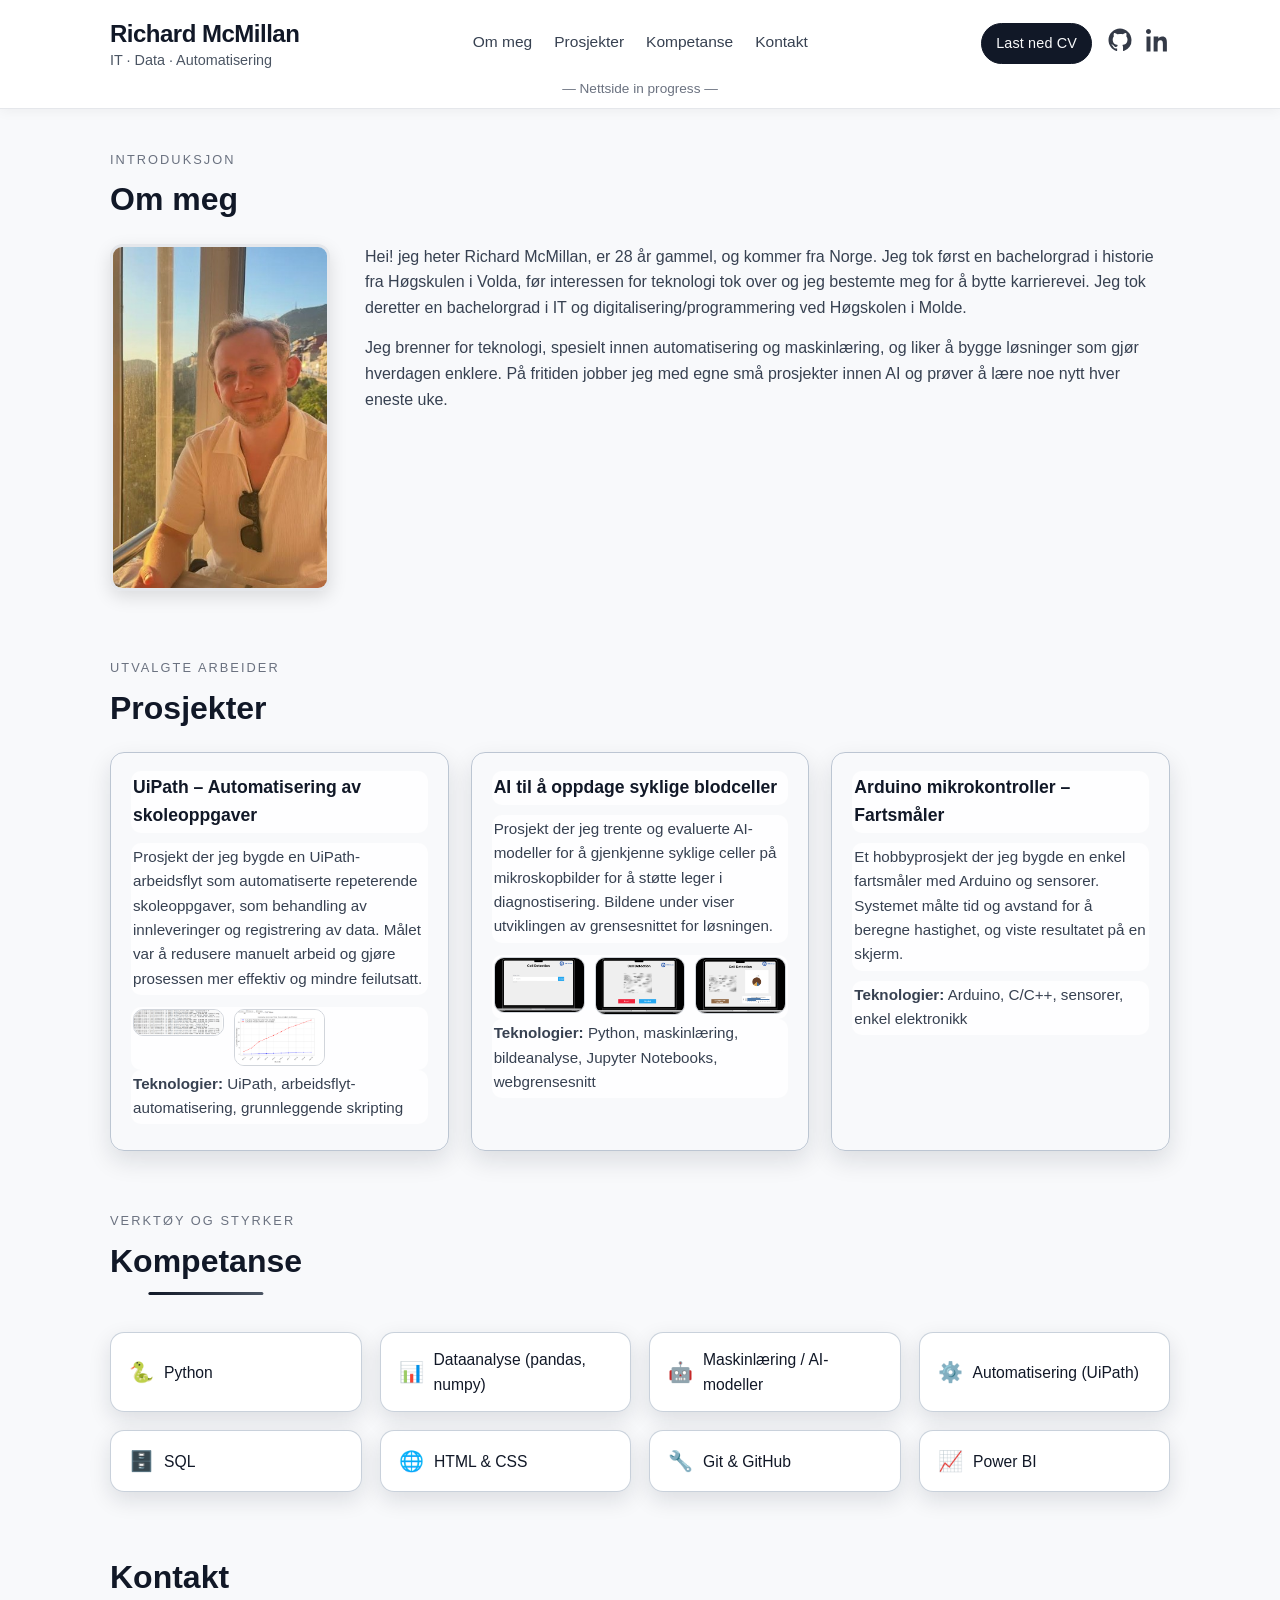
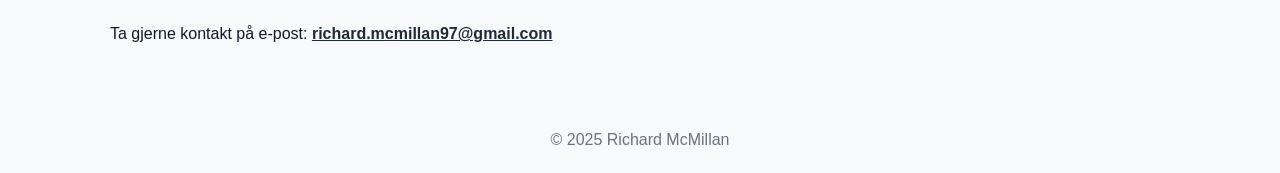
==== index.html @ e292574a "dd" ====
<!DOCTYPE html>
<html lang="no">

<head>
  <meta charset="UTF-8">
  <meta name="viewport" content="width=device-width, initial-scale=1.0">
  <title>Richard McMillan – Portefølje</title>
  <link rel="stylesheet" href="style.css">
</head>

<body>

  <!-- ========================================================== -->
  <!-- HEADER / TOPPSEKSJON -->
  <!-- ========================================================== -->

  <header class="main-header">
    <div class="header-inner">

      <!-- BRAND -->
      <div class="brand">
        <h1 class="site-title">Richard McMillan</h1>
        <p class="site-subtitle">IT · Data · Automatisering</p>
      </div>

      <!-- NAVIGASJON -->
      <nav class="main-nav">
        <a href="#about">Om meg</a>
        <a href="#projects">Prosjekter</a>
        <a href="#skills">Kompetanse</a>
        <a href="#contact">Kontakt</a>
      </nav>

      <!-- HØYRESIDE: CV-knapp + sosiale ikoner -->
      <div class="header-right">
        <a href="Richard-McMillan-CV.pdf" class="cv-button" download>
          Last ned CV
        </a>

        <div class="social-icons">
          <a href="https://github.com/Richardmcm" target="_blank" class="icon github" aria-label="GitHub">
            <svg viewBox="0 0 24 24" fill="currentColor">
              <path d="M12 .5C5.73.5.5 5.73.5 12c0 5.1 3.29 9.43 7.86 10.96.58.11.79-.25.79-.56
              0-.28-.01-1.02-.02-2-3.2.7-3.88-1.54-3.88-1.54-.53-1.35-1.3-1.71-1.3-1.71-1.06-.73.08-.72.08-.72
              1.17.08 1.79 1.2 1.79 1.2 1.04 1.78 2.72 1.27 3.38.97.11-.76.41-1.27.74-1.56-2.55-.29-5.23-1.28-5.23-5.7
              0-1.26.45-2.29 1.2-3.1-.12-.3-.52-1.51.11-3.14 0 0 .97-.31 3.18 1.18a11.1 11.1 0 0 1 2.9-.39c.99.01
              1.99.13 2.9.39 2.2-1.49 3.17-1.18 3.17-1.18.64 1.63.24 2.84.12 3.14.75.81 1.2 1.84 1.2 3.1
              0 4.43-2.68 5.41-5.24 5.69.42.36.8 1.09.8 2.2 0 1.59-.01 2.87-.01 3.26 0 .31.21.68.8.56A10.99
              10.99 0 0 0 23.5 12C23.5 5.73 18.27.5 12 .5Z" />
            </svg>
          </a>

          <a href="https://www.linkedin.com/in/richard-mcmillan-a668a9329/" target="_blank" class="icon linkedin" aria-label="LinkedIn">
            <svg viewBox="0 0 24 24" fill="currentColor">
              <path d="M4.98 3.5C4.98 4.88 3.87 6 2.5 6S0 4.88 0 3.5 1.12 1 2.5 1s2.48 1.12 2.48 2.5zM.5 8.5h4V23.5h-4V8.5zm7.98
              0h3.83v2.03h.05c.53-1 1.83-2.05 3.76-2.05 4.02 0 4.76 2.64 4.76 6.08V23.5h-4v-7.34c0-1.75-.03-4-2.44-4-2.44
              0-2.81 1.9-2.81 3.87V23.5h-4V8.5z" />
            </svg>
          </a>
        </div>
      </div>

    </div>

    <p class="site-progress">— Nettside in progress —</p>
  </header>

  <!-- ========================================================== -->
  <!-- HOVEDINNHOLD -->
  <!-- ========================================================== -->

  <main>

    <!-- ============================ -->
    <!-- OM MEG -->
    <!-- ============================ -->

    <section id="about" class="section-first">
      <div class="section-label">Introduksjon</div>
      <h2>Om meg</h2>

      <div class="about-container">

        <picture>
          <img src="test.jpg" alt="Bilde av meg">
        </picture>

        <div class="about-text">
          <p>
            Hei! jeg heter Richard McMillan, er 28 år gammel, og kommer fra Norge.
            Jeg tok først en bachelorgrad i historie fra Høgskulen i Volda,
            før interessen for teknologi tok over og jeg bestemte meg for å bytte karrierevei.
            Jeg tok deretter en bachelorgrad i IT og digitalisering/programmering ved Høgskolen i Molde.
          </p>

          <p>
            Jeg brenner for teknologi, spesielt innen automatisering og maskinlæring, og liker å bygge
            løsninger som gjør hverdagen enklere. På fritiden jobber jeg med egne små prosjekter innen AI
            og prøver å lære noe nytt hver eneste uke.
          </p>
        </div>

      </div>
    </section>

    <!-- ============================ -->
    <!-- PROSJEKTER -->
    <!-- ============================ -->

    <section class="projects" id="projects">
      <div class="section-label">Utvalgte arbeider</div>
      <h2>Prosjekter</h2>

      <div class="project-grid">

        <!-- UIPATH -->
        <article class="project-card reveal-on-scroll">
          <h3>UiPath – Automatisering av skoleoppgaver</h3>
          <p>
            Prosjekt der jeg bygde en UiPath-arbeidsflyt som automatiserte repeterende skoleoppgaver,
            som behandling av innleveringer og registrering av data. Målet var å redusere manuelt arbeid
            og gjøre prosessen mer effektiv og mindre feilutsatt.
          </p>

          <div class="project-gallery">
            <img
              src="logg-uipath.png"
              alt="UiPath loggvisning"
              data-caption="Loggvisning som viser at den automatiserte arbeidsflyten har kjørt ferdig.">
            <img
              src="tid-spart-uipath.png"
              alt="UiPath tidsbesparelse"
              data-caption="Oversikt over hvor mye tid som ble spart etter automatisering.">
          </div>

          <p class="project-tech">
            <strong>Teknologier:</strong> UiPath, arbeidsflyt-automatisering, grunnleggende skripting
          </p>
        </article>

        <!-- SICKLE CELL AI -->
        <article class="project-card reveal-on-scroll">
          <h3>AI til å oppdage syklige blodceller</h3>
          <p>
            Prosjekt der jeg trente og evaluerte AI-modeller for å gjenkjenne syklige celler på mikroskopbilder
            for å støtte leger i diagnostisering. Bildene under viser utviklingen av grensesnittet for løsningen.
          </p>

          <div class="project-gallery">
            <img src="sc1.png"
                 alt="Første versjon av AI-grensesnittet"
                 data-caption="Startside der ansatte kan laste opp ett eller flere blodcellebilder for analyse.">
            <img src="sc2.png"
                 alt="Videreutviklet UI for analyseresultater"
                 data-caption="Etter opplasting kan de starte kategorisering eller nullstille valgte bilder.">
            <img src="sc3.png"
                 alt="Endelig versjon av kategoriseringsresultat"
                 data-caption="Resultatside som viser hvor syklige cellene er (kategori 1–3) som støtte i videre behandling.">
          </div>

          <p class="project-tech">
            <strong>Teknologier:</strong> Python, maskinlæring, bildeanalyse, Jupyter Notebooks, webgrensesnitt
          </p>
        </article>

        <!-- ARDUINO -->
        <article class="project-card reveal-on-scroll">
          <h3>Arduino mikrokontroller – Fartsmåler</h3>
          <p>
            Et hobbyprosjekt der jeg bygde en enkel fartsmåler med Arduino og sensorer. Systemet målte tid og
            avstand for å beregne hastighet, og viste resultatet på en skjerm.
          </p>
          <p class="project-tech">
            <strong>Teknologier:</strong> Arduino, C/C++, sensorer, enkel elektronikk
          </p>
        </article>

      </div>
    </section>

    <!-- ============================ -->
    <!-- SKILLS / KOMPETANSE -->
    <!-- ============================ -->

    <section id="skills">
      <div class="section-label">Verktøy og styrker</div>
      <h2>Kompetanse</h2>
      <div class="skills-grid">

        <div class="skill-item reveal-on-scroll">
          <span class="skill-icon">🐍</span>
          <span class="skill-label">Python</span>
        </div>

        <div class="skill-item reveal-on-scroll">
          <span class="skill-icon">📊</span>
          <span class="skill-label">Dataanalyse (pandas, numpy)</span>
        </div>

        <div class="skill-item reveal-on-scroll">
          <span class="skill-icon">🤖</span>
          <span class="skill-label">Maskinlæring / AI-modeller</span>
        </div>

        <div class="skill-item reveal-on-scroll">
          <span class="skill-icon">⚙️</span>
          <span class="skill-label">Automatisering (UiPath)</span>
        </div>

        <div class="skill-item reveal-on-scroll">
          <span class="skill-icon">🗄️</span>
          <span class="skill-label">SQL</span>
        </div>

        <div class="skill-item reveal-on-scroll">
          <span class="skill-icon">🌐</span>
          <span class="skill-label">HTML & CSS</span>
        </div>

        <div class="skill-item reveal-on-scroll">
          <span class="skill-icon">🔧</span>
          <span class="skill-label">Git & GitHub</span>
        </div>

        <div class="skill-item reveal-on-scroll">
          <span class="skill-icon">📈</span>
          <span class="skill-label">Power BI</span>
        </div>

      </div>
    </section>

    <!-- ============================ -->
    <!-- KONTAKT -->
    <!-- ============================ -->

    <section class="contact" id="contact">
      
      <h2>Kontakt</h2>
      <p>
        Ta gjerne kontakt på e-post:
        <a href="mailto:richard.mcmillan97@gmail.com">richard.mcmillan97@gmail.com</a>
      </p>
    </section>

  </main>

  <!-- ========================================================== -->
  <!-- FOOTER -->
  <!-- ========================================================== -->

  <footer>
    <p>&copy; 2025 Richard McMillan</p>
  </footer>

  <!-- LIGHTBOX OVERLAY -->
  <div id="lightbox" class="lightbox">
    <div class="lightbox-content">
      <button class="lightbox-close" aria-label="Lukk bilde">&times;</button>

      <!-- Venstre pil -->
      <button class="lightbox-arrow lightbox-prev" aria-label="Forrige bilde">&#10094;</button>

      <!-- Selve bildet -->
      <img id="lightbox-image" src="" alt="">

      <!-- Høyre pil -->
      <button class="lightbox-arrow lightbox-next" aria-label="Neste bilde">&#10095;</button>

      <!-- Caption + counter -->
      <div class="lightbox-meta">
        <p id="lightbox-caption"></p>
        <p id="lightbox-counter"></p>
      </div>
    </div>
  </div>

  <!-- Scroll reveal + Lightbox script -->
  <script>
    // Scroll reveal
    const observer = new IntersectionObserver(
      (entries) => {
        entries.forEach((entry) => {
          if (entry.isIntersecting) {
            entry.target.classList.add("reveal-visible");
            observer.unobserve(entry.target);
          }
        });
      },
      { threshold: 0.15 }
    );

    document.querySelectorAll(".reveal-on-scroll").forEach((el) => {
      observer.observe(el);
    });

    // Lightbox + galleri
    const lightbox = document.getElementById("lightbox");
    const lightboxImage = document.getElementById("lightbox-image");
    const lightboxClose = document.querySelector(".lightbox-close");
    const prevButton = document.querySelector(".lightbox-prev");
    const nextButton = document.querySelector(".lightbox-next");
    const captionEl = document.getElementById("lightbox-caption");
    const counterEl = document.getElementById("lightbox-counter");

    let currentGallery = [];
    let currentIndex = 0;

    function showImage(index) {
      if (!currentGallery.length) return;
      const total = currentGallery.length;
      currentIndex = (index + total) % total;
      const img = currentGallery[currentIndex];
      lightboxImage.src = img.src;
      lightboxImage.alt = img.alt || "";
      captionEl.textContent = img.dataset.caption || "";
      counterEl.textContent = `${currentIndex + 1} / ${total}`;
    }

    function openLightbox(index, galleryImages) {
      currentGallery = galleryImages;
      showImage(index);
      lightbox.classList.add("open");
    }

    function closeLightbox() {
      lightbox.classList.remove("open");
      lightboxImage.src = "";
      captionEl.textContent = "";
      counterEl.textContent = "";
    }

    // Koble thumbnails til lightbox, per galleri
    document.querySelectorAll(".project-gallery").forEach((gallery) => {
      const images = Array.from(gallery.querySelectorAll("img"));
      images.forEach((img, index) => {
        img.addEventListener("click", () => {
          openLightbox(index, images);
        });
      });
    });

    // Pil-knapper
    prevButton.addEventListener("click", (event) => {
      event.stopPropagation();
      showImage(currentIndex - 1);
    });

    nextButton.addEventListener("click", (event) => {
      event.stopPropagation();
      showImage(currentIndex + 1);
    });

    // Lukkeknapp
    lightboxClose.addEventListener("click", (event) => {
      event.stopPropagation();
      closeLightbox();
    });

    // Klikk på mørk bakgrunn -> lukk
    lightbox.addEventListener("click", (event) => {
      if (event.target === lightbox) {
        closeLightbox();
      }
    });

    // Tastaturkontroller
    document.addEventListener("keydown", (event) => {
      if (!lightbox.classList.contains("open")) return;

      if (event.key === "Escape") {
        closeLightbox();
      } else if (event.key === "ArrowRight") {
        showImage(currentIndex + 1);
      } else if (event.key === "ArrowLeft") {
        showImage(currentIndex - 1);
      }
    });
  </script>

</body>
</html>
---- style.css ----
/* ================================================================== */
/*  GLOBALT + RESET                                                   */
/* ================================================================== */

* {
  margin: 0;
  padding: 0;
  box-sizing: border-box;
  font-family: "Inter", Arial, sans-serif;
}

html {
  scroll-behavior: smooth;
}

body {
  background: #f8f9fb;
  color: #111827;
  line-height: 1.6;
  padding-top: 110px;
}

/* ================================================================== */
/*  HEADER / NAVIGATION                                               */
/* ================================================================== */

.main-header {
  background: #ffffff;
  border-bottom: 1px solid #e5e7eb;
  padding: 15px 0 8px;
  position: fixed;
  top: 0;
  width: 100%;
  z-index: 50;
  box-shadow: 0 2px 12px rgba(0,0,0,0.05);
}

.header-inner {
  max-width: 1100px;
  margin: 0 auto;
  padding: 0 20px;

  display: flex;
  align-items: center;
  justify-content: space-between;
  gap: 24px;
}

.brand .site-title {
  font-size: 1.5rem;
  font-weight: 700;
  color: #111827;
  letter-spacing: -0.5px;
}

.site-subtitle {
  margin-top: -4px;
  font-size: 0.9rem;
  color: #4b5563;
}

.main-nav {
  display: flex;
  gap: 22px;
}

.main-nav a {
  text-decoration: none;
  font-size: 0.97rem;
  color: #374151;
  font-weight: 500;
  position: relative;
  padding-bottom: 3px;
  transition: color 0.2s ease;
}

.main-nav a::after {
  content: "";
  position: absolute;
  left: 0;
  bottom: 0px;
  width: 0%;
  height: 2px;
  background: #111827;
  transition: width 0.25s ease;
}

.main-nav a:hover {
  color: #111827;
}

.main-nav a:hover::after {
  width: 100%;
}

.header-right {
  display: flex;
  align-items: center;
  gap: 16px;
}

/* CV-knapp i header */
.cv-button {
  padding: 8px 14px;
  border-radius: 999px;
  border: 1px solid #111827;
  background: #111827;
  color: #f9fafb;
  font-size: 0.9rem;
  font-weight: 500;
  text-decoration: none;
  letter-spacing: 0.01em;
  transition:
    background 0.2s ease,
    color 0.2s ease,
    box-shadow 0.2s ease,
    transform 0.2s ease;
}

.cv-button:hover {
  background: #f9fafb;
  color: #111827;
  box-shadow: 0 6px 16px rgba(15, 23, 42, 0.22);
  transform: translateY(-1px);
}

.cv-button:active {
  transform: translateY(0);
  box-shadow: 0 3px 8px rgba(15, 23, 42, 0.18);
}

/* Sosiale ikoner */
.social-icons {
  display: flex;
  align-items: center;
  gap: 14px;
}

.social-icons .icon svg {
  width: 24px;
  height: 24px;
  color: #111827;
  opacity: 0.85;
  transition: opacity 0.2s ease, transform 0.2s ease;
}

.social-icons .icon:hover svg {
  opacity: 1;
  transform: scale(1.1);
}

.site-progress {
  text-align: center;
  margin-top: 6px;
  font-size: 0.85rem;
  color: #6b7280;
}

/* ================================================================== */
/*  SEKSJONER                                                         */
/* ================================================================== */

section {
  max-width: 1100px;
  margin: 60px auto;
  padding: 0 20px;
}

.section-first {
  margin-top: 40px;
}

h2 {
  font-size: 2rem;
  font-weight: 600;
  margin-bottom: 18px;
  color: #111827;
}

/* Liten label over seksjonstitler */
.section-label {
  font-size: 0.8rem;
  text-transform: uppercase;
  letter-spacing: 0.16em;
  color: #6b7280;
  margin-bottom: 4px;
}

/* ================================================================== */
/*  OM MEG                                                            */
/* ================================================================== */

.about-container {
  display: flex;
  gap: 35px;
  align-items: flex-start;
}

.about-container img {
  width: 220px;
  height: auto;
  border-radius: 12px;
  border: 3px solid #e5e7eb;
  box-shadow: 0 6px 18px rgba(0,0,0,0.12);
}

.about-text p {
  margin-bottom: 15px;
  font-size: 1rem;
  color: #374151;
}

/* ================================================================== */
/*  PROSJEKTER – BLÅ GLOSSY HOVER                                    */
/* ================================================================== */

.projects h2 {
  margin-bottom: 18px;
}

.project-grid {
  display: grid;
  grid-template-columns: repeat(auto-fit, minmax(260px, 1fr));
  gap: 22px;
}

.project-card {
  position: relative;
  border-radius: 14px;
  padding: 18px 20px 16px;
  border: 1px solid rgba(148, 163, 184, 0.6);
  box-shadow: 0 10px 24px rgba(15, 23, 42, 0.12);
  background: transparent;
  overflow: hidden;
  transition:
    transform 0.22s ease,
    box-shadow 0.22s ease,
    border-color 0.22s ease;
}

.project-card::before {
  content: "";
  position: absolute;
  inset: 0;
  border-radius: inherit;
  background: linear-gradient(
    135deg,
    rgba(30, 58, 138, 0.25),
    rgba(59, 130, 246, 0.18),
    rgba(17, 24, 39, 0.40)
  );
  opacity: 0;
  z-index: 0;
  transition: opacity 0.25s ease;
}

.project-card > * {
  position: relative;
  z-index: 1;
  background: rgba(255, 255, 255, 0.9);
  border-radius: 10px;
  padding: 2px 2px 4px;
}

.project-card:hover {
  transform: translateY(-6px);
  box-shadow: 0 16px 36px rgba(30, 64, 175, 0.25);
  border-color: transparent;
}

.project-card:hover::before {
  opacity: 1;
}

.project-card h3 {
  margin-bottom: 10px;
  font-size: 1.1rem;
  color: #111827;
}

.project-card p {
  font-size: 0.95rem;
  color: #374151;
  margin-bottom: 10px;
}

.project-tech {
  font-size: 0.88rem;
  color: #4b5563;
}

/* ================================================================== */
/*  PROSJEKT – BILDEGALLERI (THUMBNAILS)                             */
/* ================================================================== */

.project-gallery {
  display: grid;
  grid-template-columns: repeat(3, 1fr);
  gap: 10px;
  margin-top: 12px;
}

.project-gallery img {
  width: 100%;
  max-height: 130px;
  object-fit: cover;
  border-radius: 10px;
  border: 1px solid #d1d5db;
  transition: transform 0.25s ease, box-shadow 0.25s ease;
  cursor: zoom-in;
}

.project-gallery img:hover {
  transform: scale(1.04);
  box-shadow: 0 8px 18px rgba(30, 64, 175, 0.25);
}

/* ================================================================== */
/*  SKILLS – GLASSY CARDS                                            */
/* ================================================================== */

#skills h2 {
  position: relative;
  display: inline-block;
  margin-bottom: 15px;
}

#skills h2::after {
  content: "";
  position: absolute;
  left: 50%;
  bottom: -8px;
  transform: translateX(-50%);
  width: 60%;
  height: 3px;
  background: linear-gradient(90deg, #111827, #4b5563);
  border-radius: 2px;
}

.skills-grid {
  margin-top: 30px;
  display: grid;
  grid-template-columns: repeat(auto-fit, minmax(210px, 1fr));
  gap: 18px;
}

.skill-item {
  background: rgba(255, 255, 255, 0.9);
  border: 1px solid rgba(148, 163, 184, 0.5);
  box-shadow: 0 8px 22px rgba(15, 23, 42, 0.12);
  border-radius: 14px;
  padding: 14px 18px;
  display: flex;
  align-items: center;
  gap: 10px;
  font-size: 0.98rem;
  font-weight: 500;
  color: #111827;
  backdrop-filter: blur(10px);
  -webkit-backdrop-filter: blur(10px);
  transition:
    transform 0.25s ease,
    box-shadow 0.25s ease,
    background 0.25s ease,
    border-color 0.25s ease;
}

.skill-icon {
  font-size: 1.25rem;
}

.skill-item:hover {
  transform: translateY(-6px);
  box-shadow: 0 14px 28px rgba(15, 23, 42, 0.18);
  border-color: #4b5563;
}

/* ================================================================== */
/*  KONTAKT                                                          */
/* ================================================================== */

.contact p {
  font-size: 1rem;
}

.contact a {
  color: #1f2937;
  font-weight: 600;
  text-decoration: underline;
}

/* ================================================================== */
/*  FOOTER                                                            */
/* ================================================================== */

footer {
  text-align: center;
  margin-top: 60px;
  padding: 20px 0;
  color: #6b7280;
}

/* ================================================================== */
/*  LIGHTBOX FOR PROSJEKTBILDER                                      */
/* ================================================================== */

.lightbox {
  position: fixed;
  inset: 0;
  background: rgba(15, 23, 42, 0.85);
  display: none;
  align-items: center;
  justify-content: center;
  z-index: 100;
}

.lightbox.open {
  display: flex;
}

.lightbox-content {
  position: relative;
  max-width: 900px;
  width: min(900px, 95vw);
  max-height: 90vh;

  display: flex;
  flex-direction: column;
  align-items: center;
}

/* Selve bildet i lightbox */
.lightbox-content img {
  max-width: 100%;
  max-height: 65vh;
  border-radius: 12px;
  box-shadow: 0 20px 45px rgba(0, 0, 0, 0.55);
  display: block;
}

/* Lukkeknapp (X) */
.lightbox-close {
  position: absolute;
  top: -36px;
  right: -4px;
  border: none;
  background: transparent;
  color: #e5e7eb;
  font-size: 2rem;
  cursor: pointer;
}

/* Piler */
.lightbox-arrow {
  position: absolute;
  top: 50%;
  transform: translateY(-50%);
  border: none;
  background: rgba(15, 23, 42, 0.7);
  color: #e5e7eb;
  font-size: 2.1rem;
  padding: 6px 12px;
  border-radius: 999px;
  cursor: pointer;
  display: flex;
  align-items: center;
  justify-content: center;
}

.lightbox-prev {
  left: -40px;
}

.lightbox-next {
  right: -40px;
}

.lightbox-arrow:hover {
  background: rgba(37, 99, 235, 0.9);
}

/* Caption + counter-boks under bildet */
.lightbox-meta {
  margin-top: 12px;
  width: 100%;
  display: flex;
  justify-content: space-between;
  align-items: flex-start;
  gap: 10px;

  padding: 8px 12px;
  background: rgba(15, 23, 42, 0.95);
  border-radius: 10px;

  color: #f9fafb;
  font-size: 0.9rem;
  box-shadow: 0 8px 20px rgba(0, 0, 0, 0.5);
}

#lightbox-caption {
  flex: 1;
}

#lightbox-counter {
  white-space: nowrap;
  opacity: 0.85;
}

/* ================================================================== */
/*  SCROLL FADE-IN ANIMASJON                                         */
/* ================================================================== */

.reveal-on-scroll {
  opacity: 0;
  transform: translateY(14px);
  transition: opacity 0.45s ease, transform 0.45s ease;
}

.reveal-visible {
  opacity: 1;
  transform: translateY(0);
}
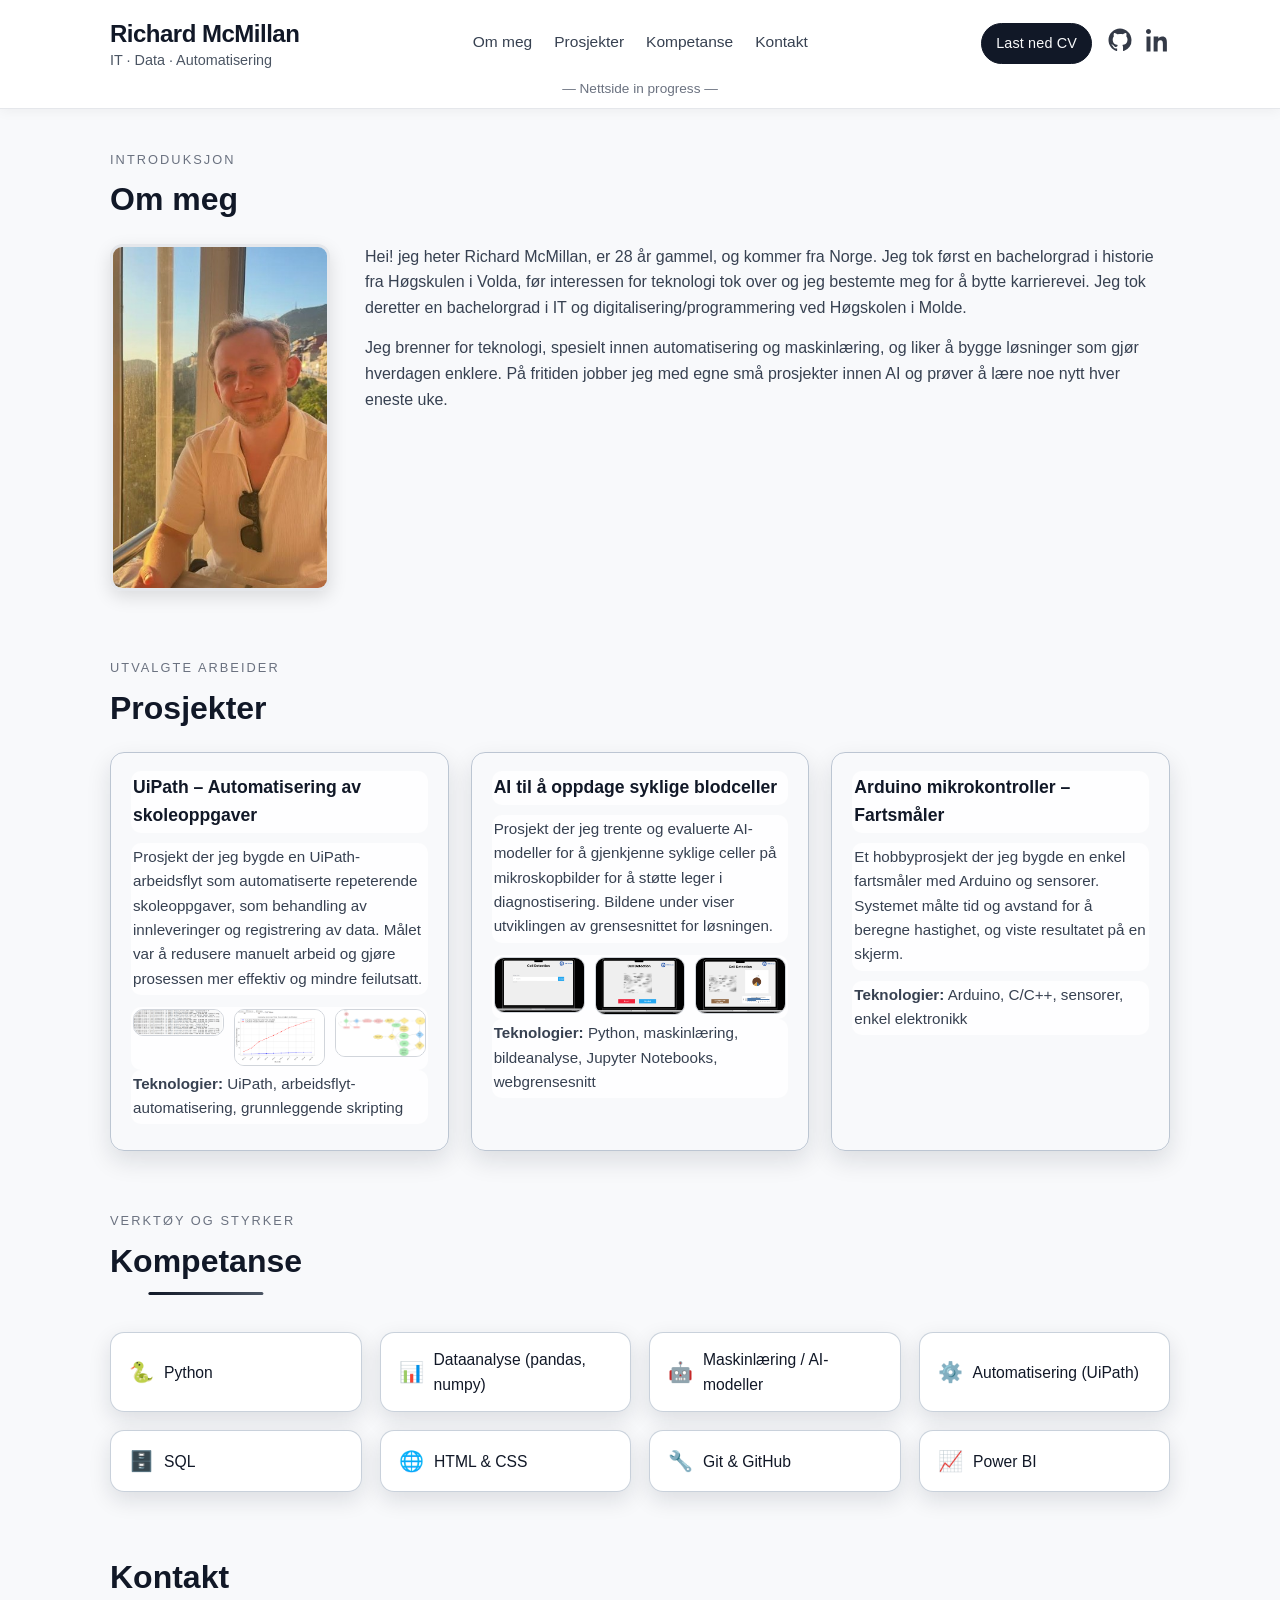
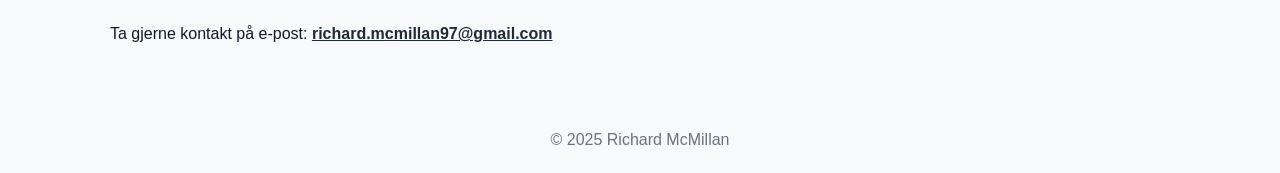
==== commit 209ce491: "faen" ====
--- a/index.html
+++ b/index.html
@@ -131,6 +131,10 @@
               src="tid-spart-uipath.png"
               alt="UiPath tidsbesparelse"
               data-caption="Oversikt over hvor mye tid som ble spart etter automatisering.">
+              <img
+              src ="flowc.png"
+              alt="UiPath arbeidsflyt"
+              data-caption="Del av arbeidsflyten som viser de ulike stegene i prosessen.">
           </div>
 
           <p class="project-tech">
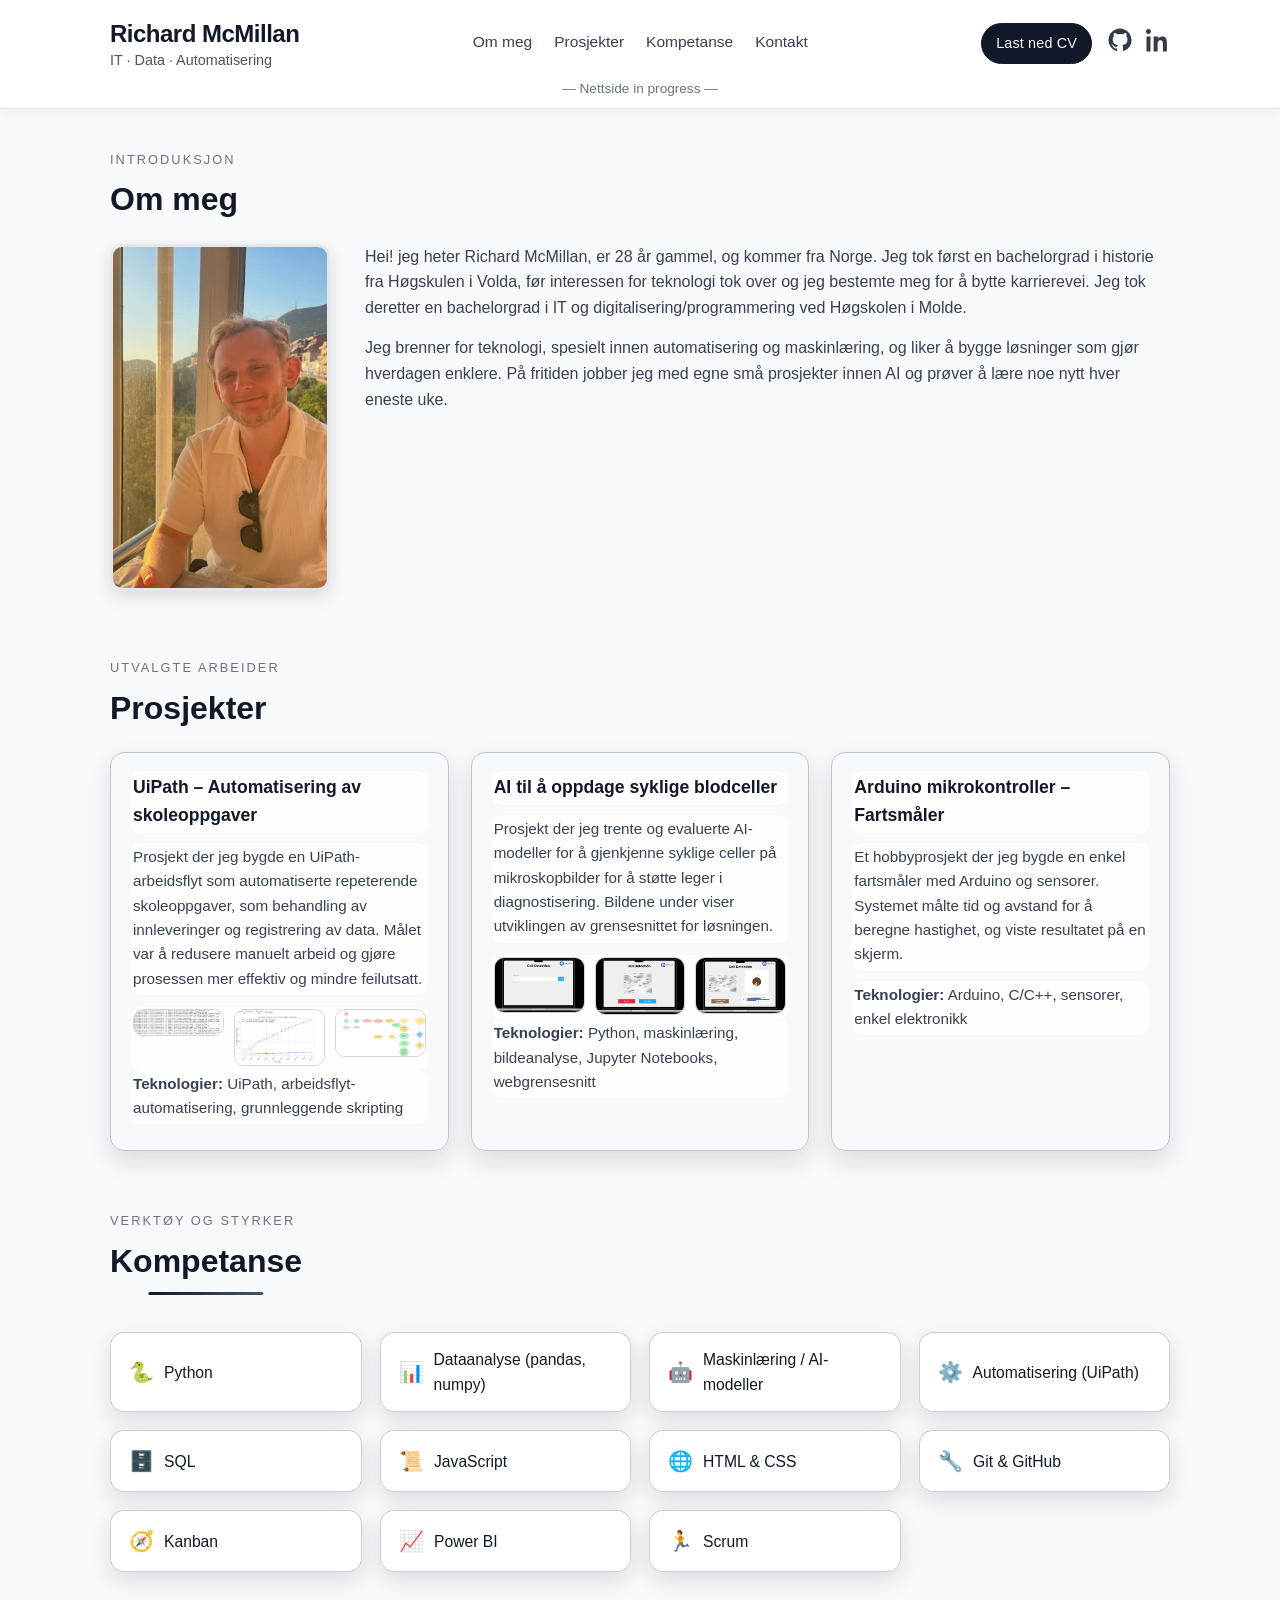
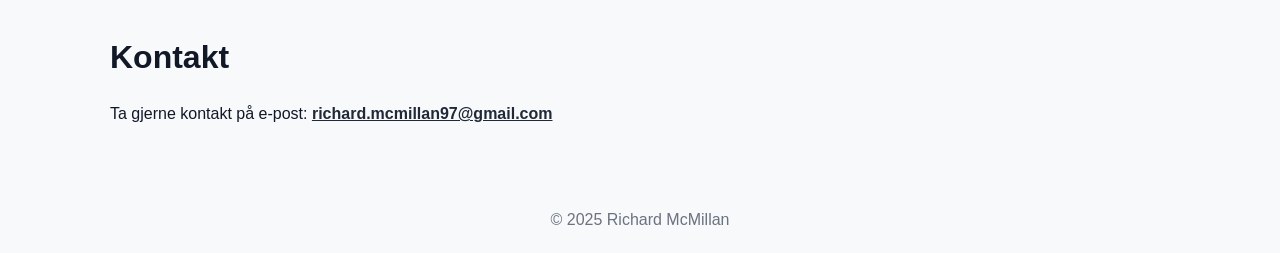
==== commit 4faa3d77: "fff" ====
--- a/index.html
+++ b/index.html
@@ -215,6 +215,11 @@
           <span class="skill-icon">🗄️</span>
           <span class="skill-label">SQL</span>
         </div>
+        
+        <div class="skill-item reveal-on-scroll">
+            <span class="skill-icon">📜</span>
+            <span class="skill-label">JavaScript</span>
+        </div>
 
         <div class="skill-item reveal-on-scroll">
           <span class="skill-icon">🌐</span>
@@ -225,12 +230,20 @@
           <span class="skill-icon">🔧</span>
           <span class="skill-label">Git & GitHub</span>
         </div>
+        <div class="skill-item reveal-on-scroll">
+            <span class="skill-icon">🧭</span>
+            <span class="skill-label">Kanban</span>
+        </div>
 
         <div class="skill-item reveal-on-scroll">
           <span class="skill-icon">📈</span>
           <span class="skill-label">Power BI</span>
         </div>
 
+        <div class="skill-item reveal-on-scroll">
+            <span class="skill-icon">🏃</span>
+            <span class="skill-label">Scrum</span>
+          </div>
       </div>
     </section>
 
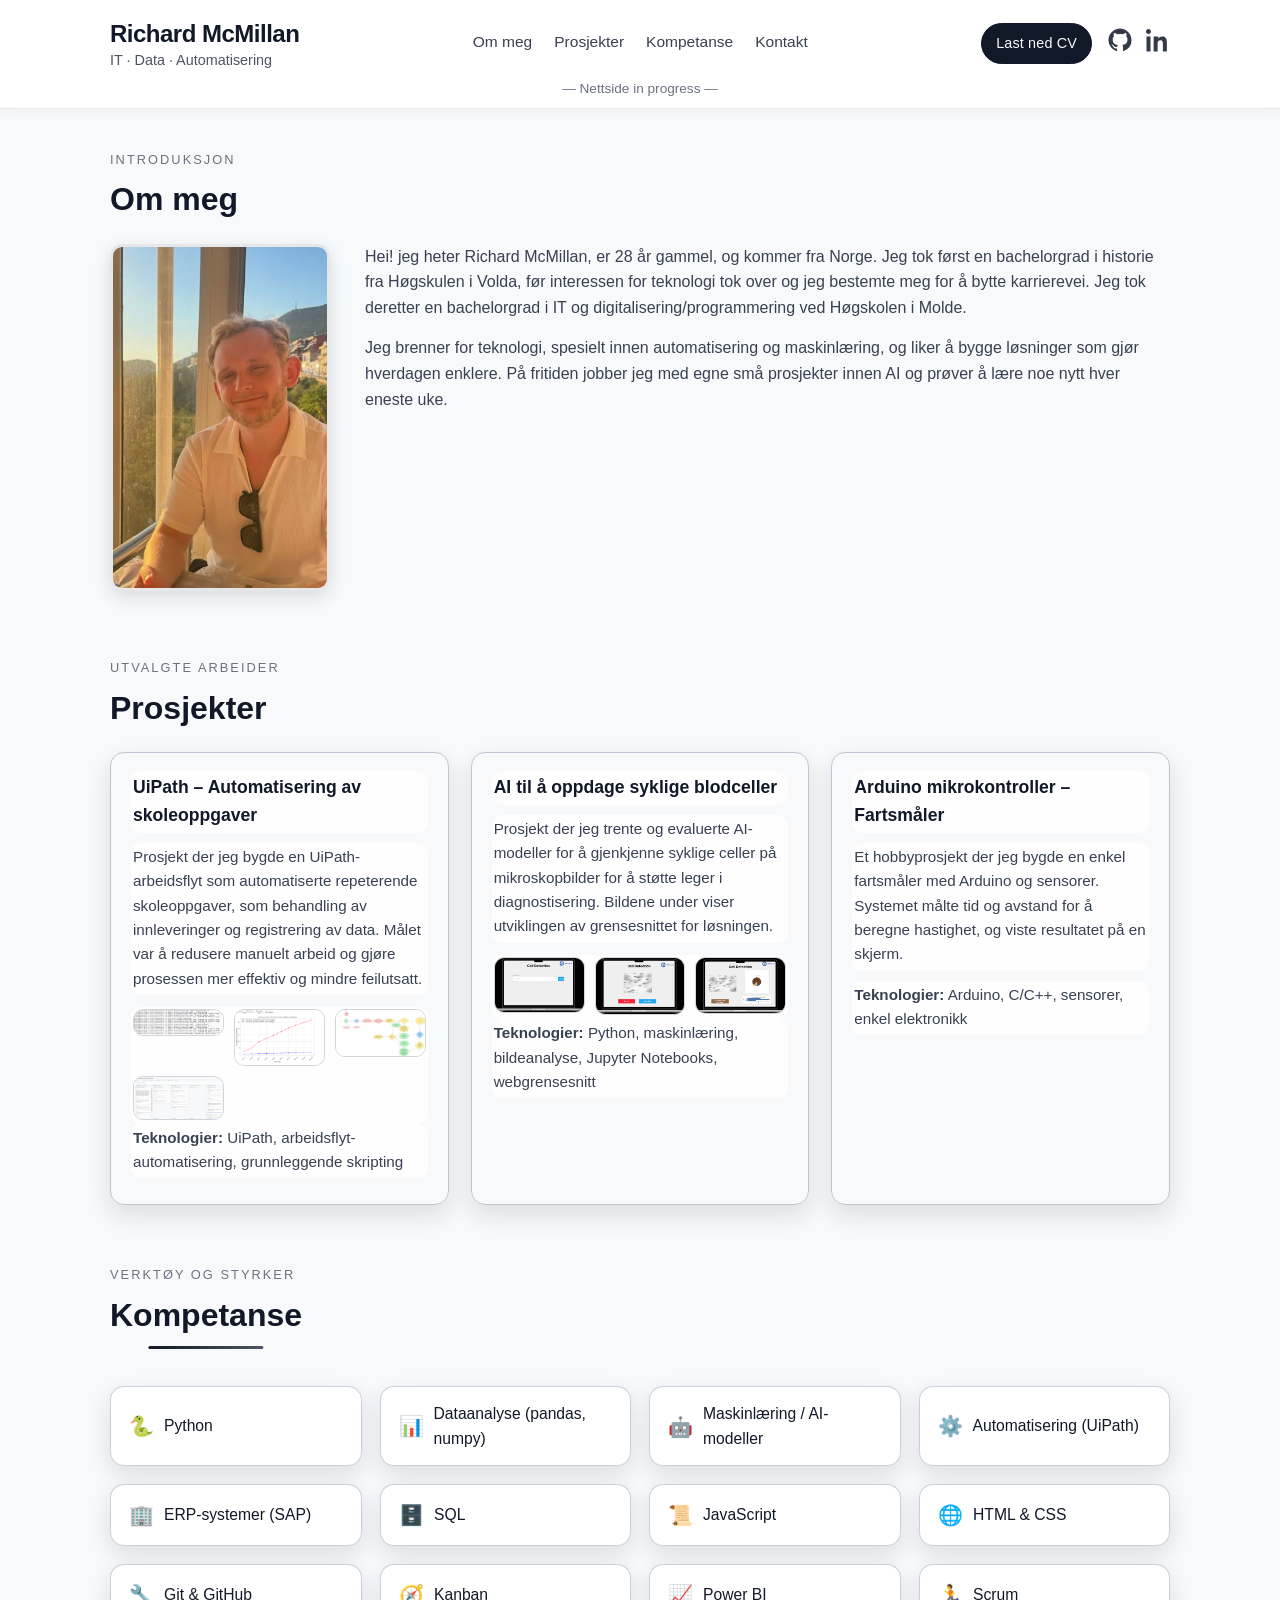
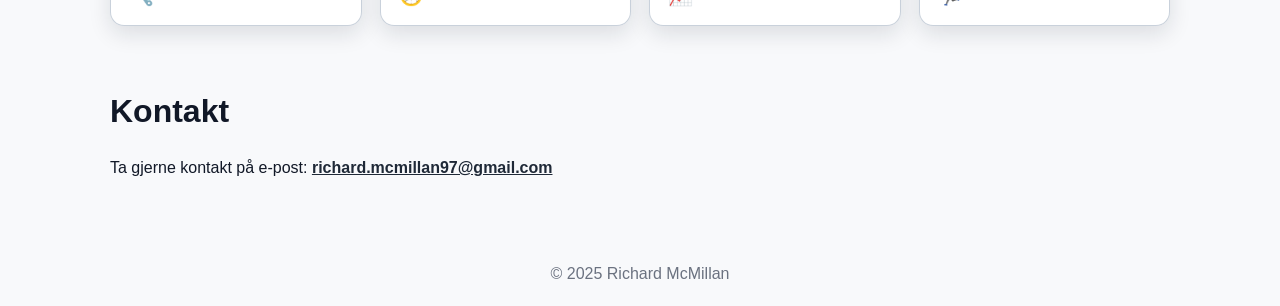
==== commit 5a8dec05: "mer bilder" ====
--- a/index.html
+++ b/index.html
@@ -135,6 +135,11 @@
               src ="flowc.png"
               alt="UiPath arbeidsflyt"
               data-caption="Del av arbeidsflyten som viser de ulike stegene i prosessen.">
+            <img
+              src = "kaban.png"
+              alt="Kanban-tavle for prosjektstyring"
+              data-caption="Kanban-tavle som ble brukt for å organisere og spore fremdriften i prosjektet.">
+              
           </div>
 
           <p class="project-tech">
@@ -209,6 +214,11 @@
         <div class="skill-item reveal-on-scroll">
           <span class="skill-icon">⚙️</span>
           <span class="skill-label">Automatisering (UiPath)</span>
+        </div>
+
+        <div class="skill-item reveal-on-scroll">
+          <span class="skill-icon">🏢</span>
+          <span class="skill-label">ERP-systemer (SAP)</span>
         </div>
 
         <div class="skill-item reveal-on-scroll">
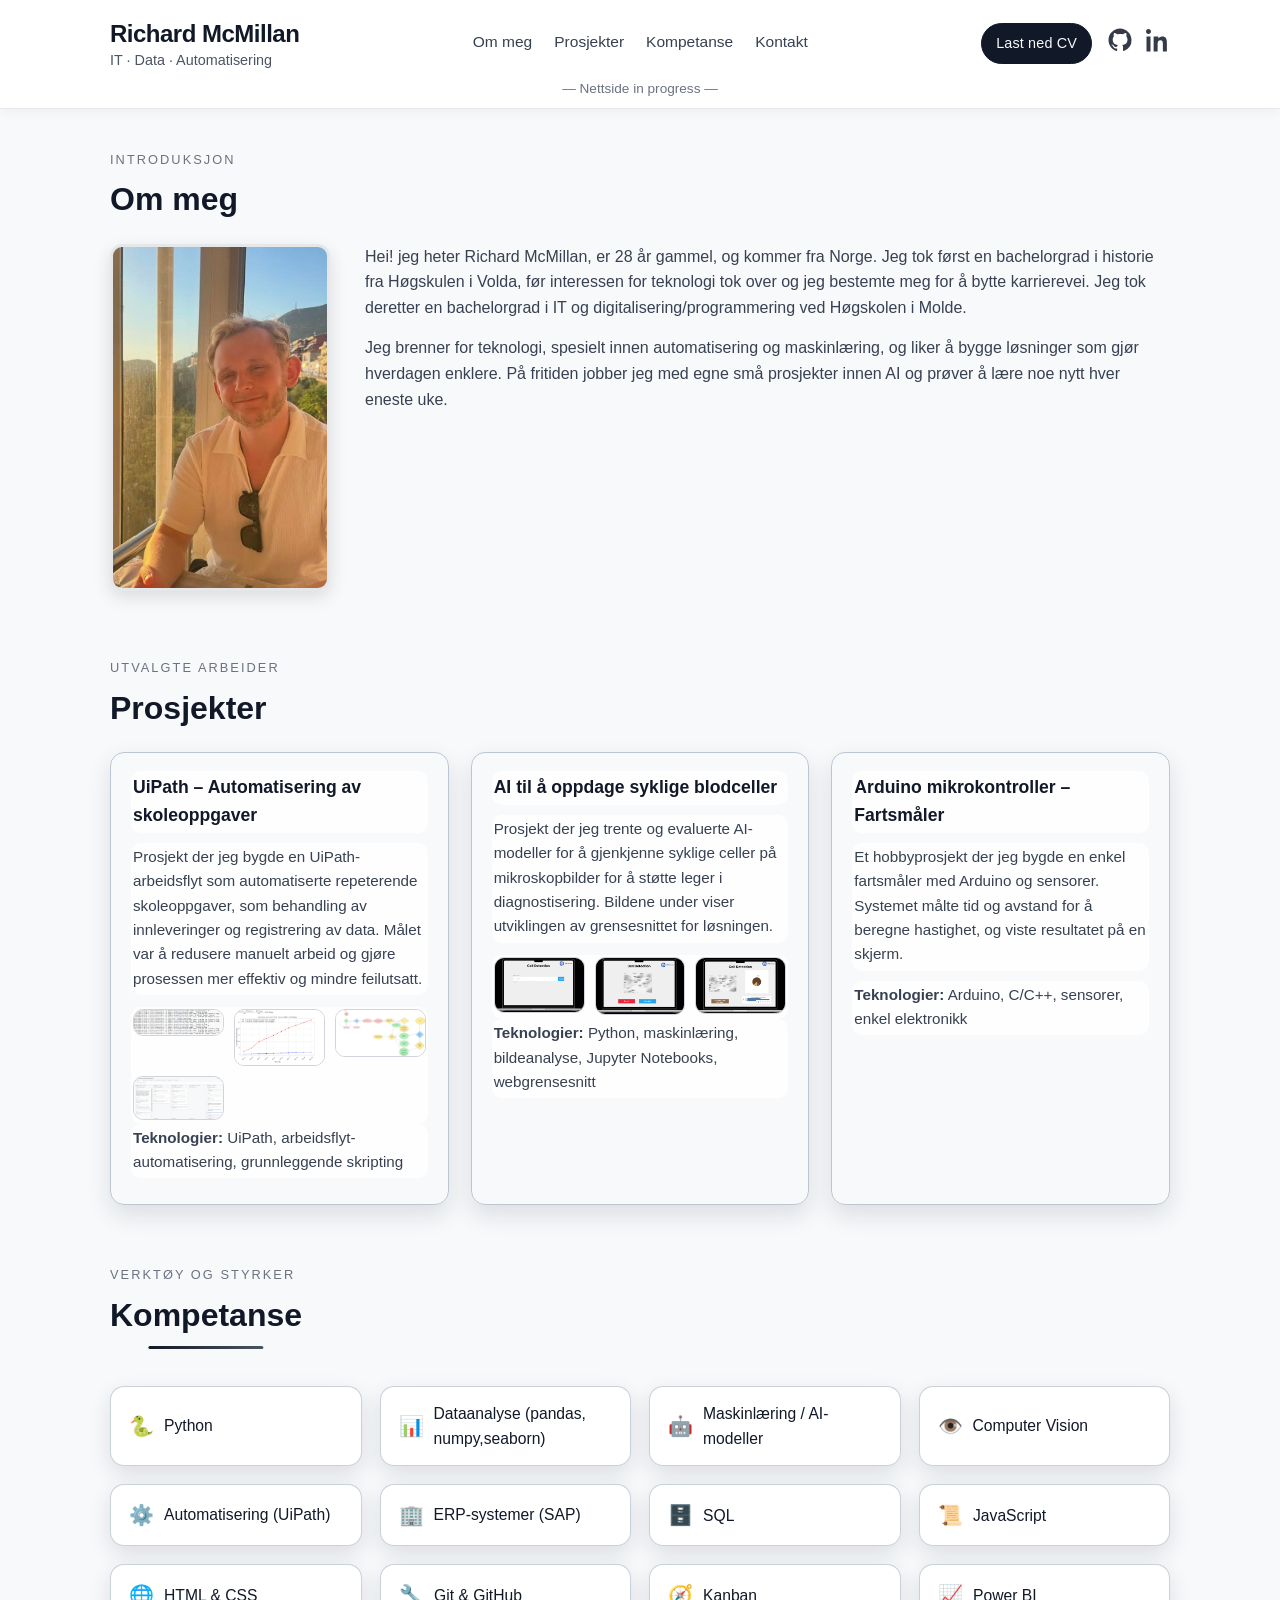
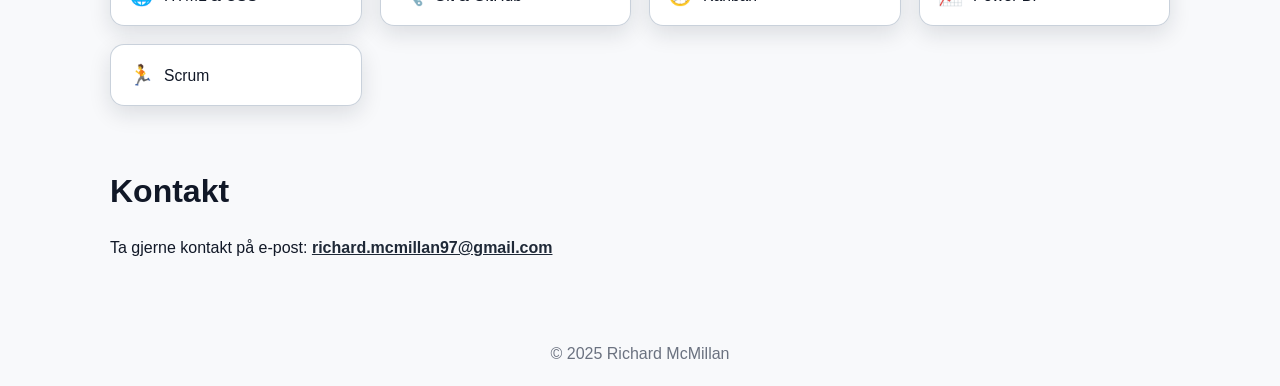
==== commit 7925ff2a: "div" ====
--- a/index.html
+++ b/index.html
@@ -139,7 +139,7 @@
               src = "kaban.png"
               alt="Kanban-tavle for prosjektstyring"
               data-caption="Kanban-tavle som ble brukt for å organisere og spore fremdriften i prosjektet.">
-              
+
           </div>
 
           <p class="project-tech">
@@ -203,12 +203,17 @@
 
         <div class="skill-item reveal-on-scroll">
           <span class="skill-icon">📊</span>
-          <span class="skill-label">Dataanalyse (pandas, numpy)</span>
+          <span class="skill-label">Dataanalyse (pandas, numpy,seaborn)</span>
         </div>
 
         <div class="skill-item reveal-on-scroll">
           <span class="skill-icon">🤖</span>
           <span class="skill-label">Maskinlæring / AI-modeller</span>
+        </div>
+
+        <div class="skill-item reveal-on-scroll">
+          <span class="skill-icon">👁️</span>
+          <span class="skill-label">Computer Vision</span>
         </div>
 
         <div class="skill-item reveal-on-scroll">
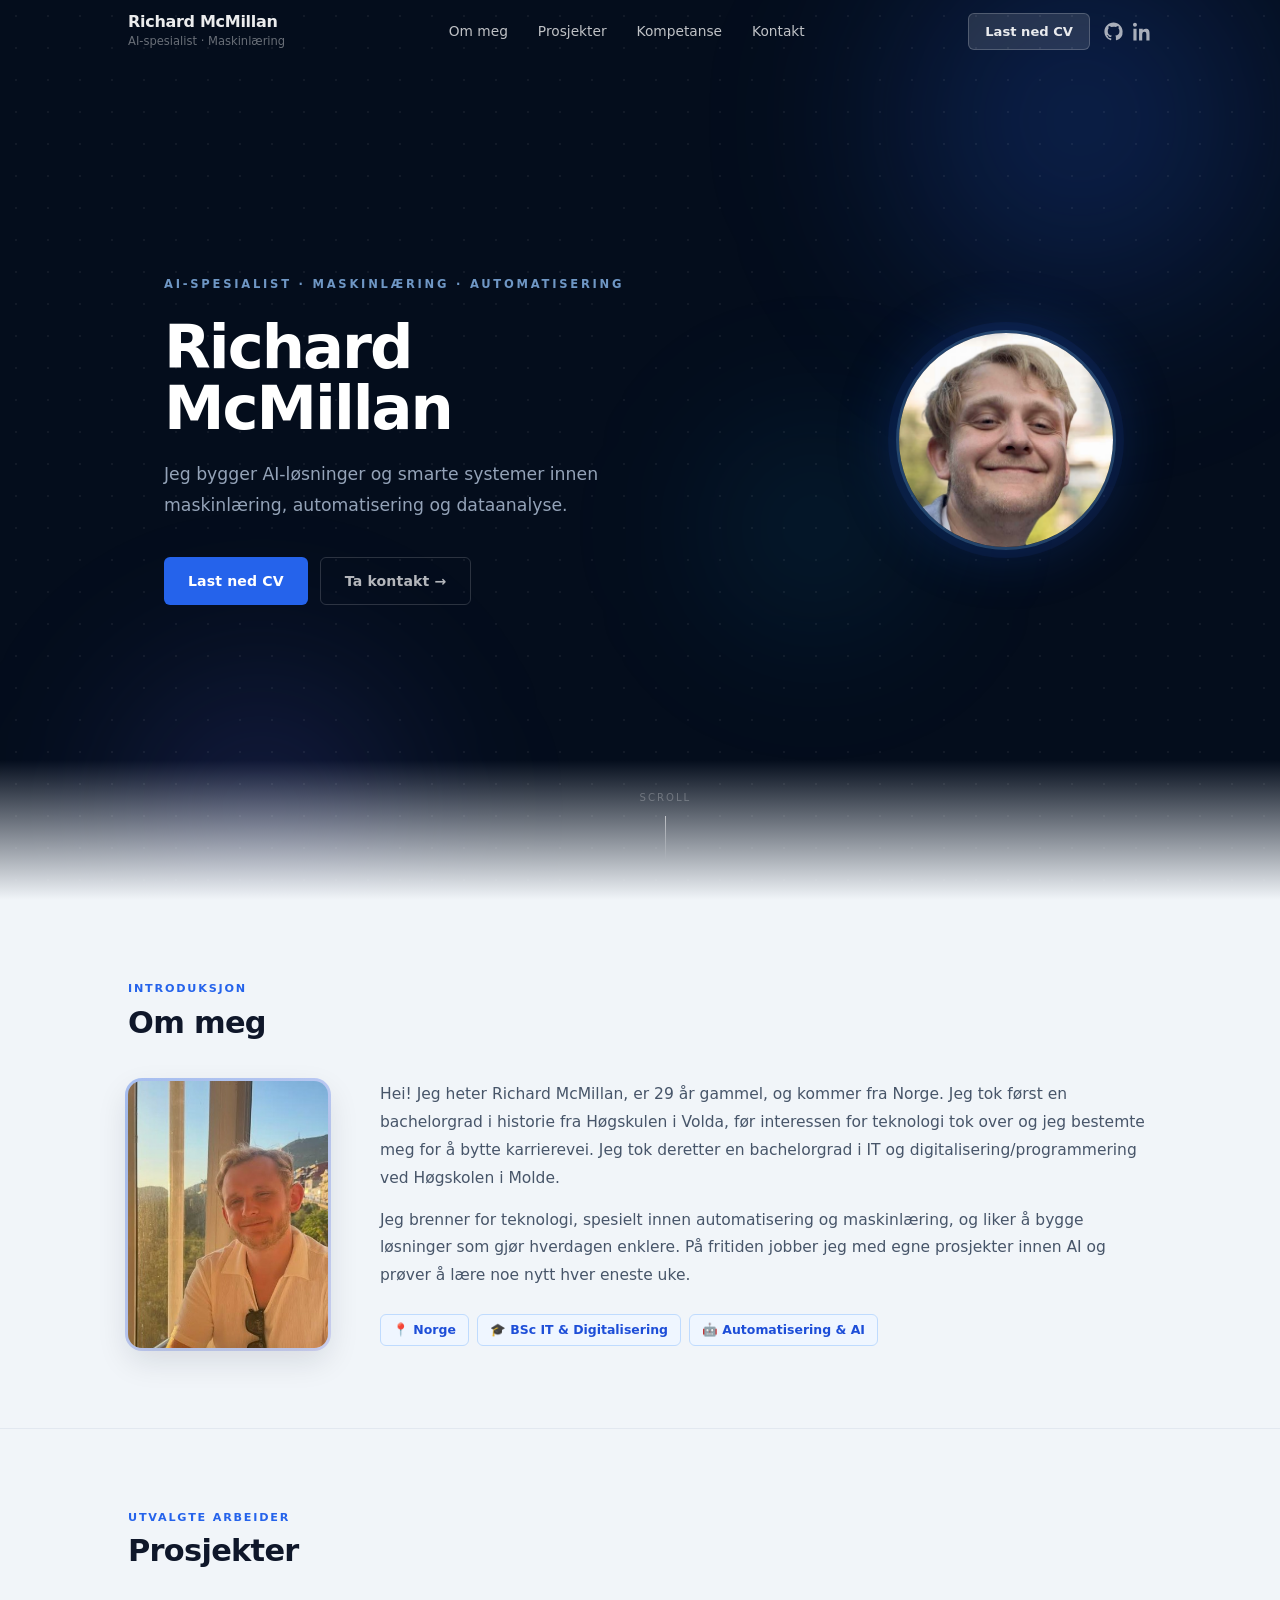
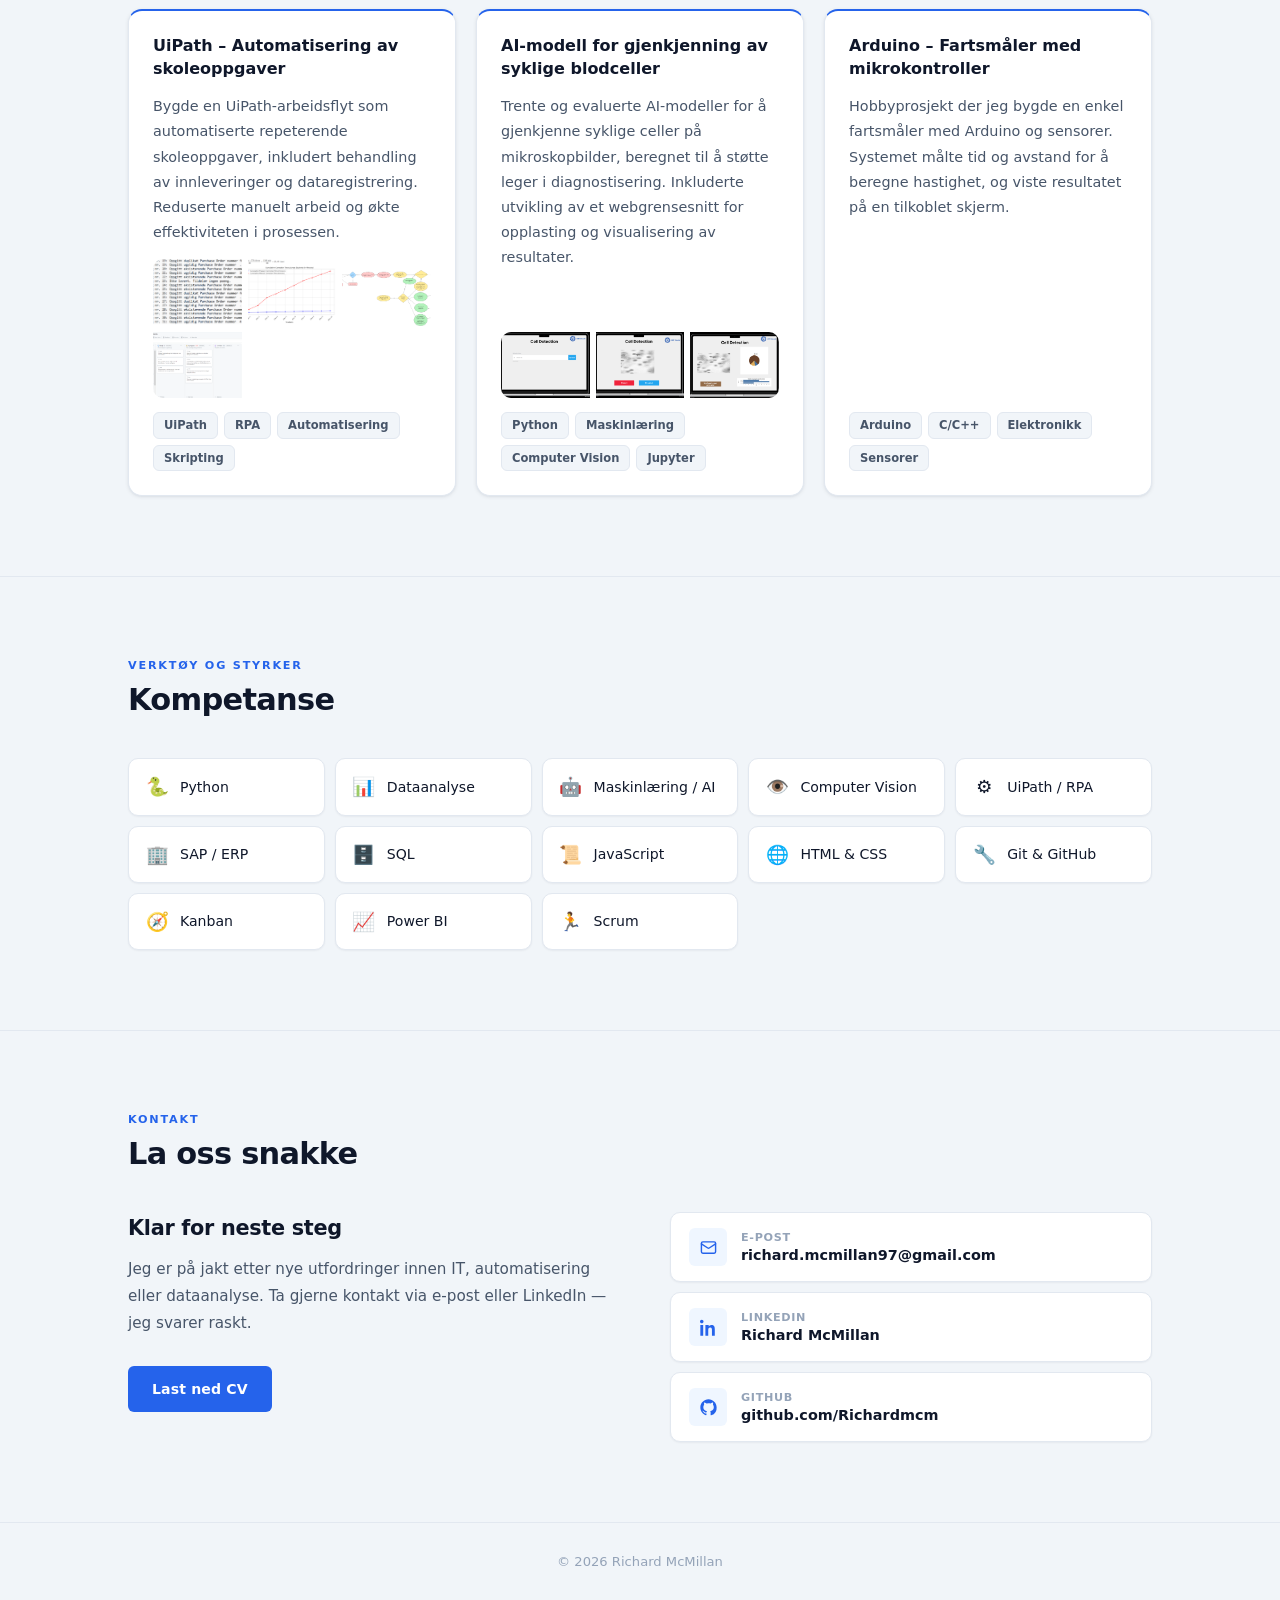
==== commit 379638ba: "Profesjonell redesign, forbedret CV og tilpasset domene - Komplett visuell redesign: transparent her" ====
--- a/index.html
+++ b/index.html
@@ -4,26 +4,31 @@
 <head>
   <meta charset="UTF-8">
   <meta name="viewport" content="width=device-width, initial-scale=1.0">
-  <title>Richard McMillan – Portefølje</title>
+  <title>Richard McMillan – AI-spesialist &amp; Maskinlæring</title>
+  <meta name="description" content="Richard McMillan – AI-spesialist med ekspertise innen maskinlæring, automatisering og dataanalyse. Tilgjengelig for nye muligheter i Norge.">
+  <meta name="author" content="Richard McMillan">
+  <meta property="og:title" content="Richard McMillan – AI-spesialist &amp; Maskinlæring">
+  <meta property="og:description" content="AI-spesialist med ekspertise innen maskinlæring, automatisering og dataanalyse.">
+  <meta property="og:type" content="website">
+  <meta property="og:image" content="test.jpg">
+  <meta name="theme-color" content="#2563eb">
   <link rel="stylesheet" href="style.css">
 </head>
 
 <body>
 
-  <!-- ========================================================== -->
-  <!-- HEADER / TOPPSEKSJON -->
-  <!-- ========================================================== -->
-
-  <header class="main-header">
+  <!-- ============================================================ -->
+  <!-- HEADER — transparent over hero, becomes solid on scroll     -->
+  <!-- ============================================================ -->
+
+  <header class="main-header" id="main-header">
     <div class="header-inner">
 
-      <!-- BRAND -->
       <div class="brand">
-        <h1 class="site-title">Richard McMillan</h1>
-        <p class="site-subtitle">IT · Data · Automatisering</p>
-      </div>
-
-      <!-- NAVIGASJON -->
+        <div class="site-title">Richard McMillan</div>
+        <div class="site-subtitle">AI-spesialist · Maskinlæring</div>
+      </div>
+
       <nav class="main-nav">
         <a href="#about">Om meg</a>
         <a href="#projects">Prosjekter</a>
@@ -31,14 +36,10 @@
         <a href="#contact">Kontakt</a>
       </nav>
 
-      <!-- HØYRESIDE: CV-knapp + sosiale ikoner -->
       <div class="header-right">
-        <a href="Richard-McMillan-CV.pdf" class="cv-button" download>
-          Last ned CV
-        </a>
-
+        <a href="CV, Richard McMillan.pdf" class="cv-button" download>Last ned CV</a>
         <div class="social-icons">
-          <a href="https://github.com/Richardmcm" target="_blank" class="icon github" aria-label="GitHub">
+          <a href="https://github.com/Richardmcm" target="_blank" class="icon" aria-label="GitHub">
             <svg viewBox="0 0 24 24" fill="currentColor">
               <path d="M12 .5C5.73.5.5 5.73.5 12c0 5.1 3.29 9.43 7.86 10.96.58.11.79-.25.79-.56
               0-.28-.01-1.02-.02-2-3.2.7-3.88-1.54-3.88-1.54-.53-1.35-1.3-1.71-1.3-1.71-1.06-.73.08-.72.08-.72
@@ -46,260 +47,275 @@
               0-1.26.45-2.29 1.2-3.1-.12-.3-.52-1.51.11-3.14 0 0 .97-.31 3.18 1.18a11.1 11.1 0 0 1 2.9-.39c.99.01
               1.99.13 2.9.39 2.2-1.49 3.17-1.18 3.17-1.18.64 1.63.24 2.84.12 3.14.75.81 1.2 1.84 1.2 3.1
               0 4.43-2.68 5.41-5.24 5.69.42.36.8 1.09.8 2.2 0 1.59-.01 2.87-.01 3.26 0 .31.21.68.8.56A10.99
-              10.99 0 0 0 23.5 12C23.5 5.73 18.27.5 12 .5Z" />
+              10.99 0 0 0 23.5 12C23.5 5.73 18.27.5 12 .5Z"/>
             </svg>
           </a>
-
-          <a href="https://www.linkedin.com/in/richard-mcmillan-a668a9329/" target="_blank" class="icon linkedin" aria-label="LinkedIn">
+          <a href="https://www.linkedin.com/in/richard-mcmillan-a668a9329/" target="_blank" class="icon" aria-label="LinkedIn">
             <svg viewBox="0 0 24 24" fill="currentColor">
-              <path d="M4.98 3.5C4.98 4.88 3.87 6 2.5 6S0 4.88 0 3.5 1.12 1 2.5 1s2.48 1.12 2.48 2.5zM.5 8.5h4V23.5h-4V8.5zm7.98
-              0h3.83v2.03h.05c.53-1 1.83-2.05 3.76-2.05 4.02 0 4.76 2.64 4.76 6.08V23.5h-4v-7.34c0-1.75-.03-4-2.44-4-2.44
-              0-2.81 1.9-2.81 3.87V23.5h-4V8.5z" />
+              <path d="M4.98 3.5C4.98 4.88 3.87 6 2.5 6S0 4.88 0 3.5 1.12 1 2.5 1s2.48 1.12 2.48 2.5zM.5
+              8.5h4V23.5h-4V8.5zm7.98 0h3.83v2.03h.05c.53-1 1.83-2.05 3.76-2.05 4.02 0 4.76 2.64 4.76 6.08V23.5h-4
+              v-7.34c0-1.75-.03-4-2.44-4-2.44 0-2.81 1.9-2.81 3.87V23.5h-4V8.5z"/>
             </svg>
           </a>
         </div>
       </div>
 
     </div>
-
-    <p class="site-progress">— Nettside in progress —</p>
   </header>
 
-  <!-- ========================================================== -->
-  <!-- HOVEDINNHOLD -->
-  <!-- ========================================================== -->
+  <!-- ============================================================ -->
+  <!-- HERO — full viewport, cinematic                             -->
+  <!-- ============================================================ -->
+
+  <section class="hero">
+
+    <!-- Background layers -->
+    <div class="hero-bg">
+      <div class="orb orb-1"></div>
+      <div class="orb orb-2"></div>
+      <div class="orb orb-3"></div>
+      <div class="hero-grid"></div>
+    </div>
+
+    <!-- Bottom fade into page background -->
+    <div class="hero-fade"></div>
+
+    <!-- Content -->
+    <div class="hero-inner">
+      <div class="hero-text">
+        <div class="hero-eyebrow">AI-spesialist · Maskinlæring · Automatisering</div>
+        <h1 class="hero-name">Richard<br>McMillan</h1>
+        <p class="hero-sub">
+          Jeg bygger AI-løsninger og smarte systemer innen<br>
+          maskinlæring, automatisering og dataanalyse.
+        </p>
+        <div class="hero-cta">
+          <a href="CV, Richard McMillan.pdf" class="btn btn-primary" download>Last ned CV</a>
+          <a href="#contact" class="btn btn-ghost">Ta kontakt →</a>
+        </div>
+      </div>
+      <div class="hero-photo-wrap">
+        <img src="meg.jpeg" alt="Richard McMillan" class="hero-photo">
+      </div>
+    </div>
+
+    <!-- Scroll hint -->
+    <div class="scroll-indicator">
+      <span>Scroll</span>
+      <div class="scroll-line"></div>
+    </div>
+
+  </section>
+
+  <!-- ============================================================ -->
+  <!-- MAIN CONTENT                                                 -->
+  <!-- ============================================================ -->
 
   <main>
 
-    <!-- ============================ -->
     <!-- OM MEG -->
-    <!-- ============================ -->
-
-    <section id="about" class="section-first">
-      <div class="section-label">Introduksjon</div>
-      <h2>Om meg</h2>
-
-      <div class="about-container">
-
-        <picture>
-          <img src="test.jpg" alt="Bilde av meg">
-        </picture>
-
-        <div class="about-text">
-          <p>
-            Hei! jeg heter Richard McMillan, er 28 år gammel, og kommer fra Norge.
-            Jeg tok først en bachelorgrad i historie fra Høgskulen i Volda,
-            før interessen for teknologi tok over og jeg bestemte meg for å bytte karrierevei.
-            Jeg tok deretter en bachelorgrad i IT og digitalisering/programmering ved Høgskolen i Molde.
-          </p>
-
-          <p>
-            Jeg brenner for teknologi, spesielt innen automatisering og maskinlæring, og liker å bygge
-            løsninger som gjør hverdagen enklere. På fritiden jobber jeg med egne små prosjekter innen AI
-            og prøver å lære noe nytt hver eneste uke.
-          </p>
-        </div>
-
+    <section id="about">
+      <div class="container">
+        <div class="section-tag">Introduksjon</div>
+        <h2 class="section-heading">Om meg</h2>
+
+        <div class="about-layout">
+          <div class="about-photo-wrap">
+            <img src="test.jpg" alt="Bilde av Richard McMillan" class="about-photo">
+          </div>
+
+          <div class="about-body">
+            <p>
+              Hei! Jeg heter Richard McMillan, er 29 år gammel, og kommer fra Norge.
+              Jeg tok først en bachelorgrad i historie fra Høgskulen i Volda,
+              før interessen for teknologi tok over og jeg bestemte meg for å bytte karrierevei.
+              Jeg tok deretter en bachelorgrad i IT og digitalisering/programmering ved Høgskolen i Molde.
+            </p>
+            <p>
+              Jeg brenner for teknologi, spesielt innen automatisering og maskinlæring, og liker å bygge
+              løsninger som gjør hverdagen enklere. På fritiden jobber jeg med egne prosjekter innen AI
+              og prøver å lære noe nytt hver eneste uke.
+            </p>
+            <div class="about-meta">
+              <span class="meta-chip">📍 Norge</span>
+              <span class="meta-chip">🎓 BSc IT &amp; Digitalisering</span>
+              <span class="meta-chip">🤖 Automatisering &amp; AI</span>
+            </div>
+          </div>
+        </div>
       </div>
     </section>
 
-    <!-- ============================ -->
     <!-- PROSJEKTER -->
-    <!-- ============================ -->
-
-    <section class="projects" id="projects">
-      <div class="section-label">Utvalgte arbeider</div>
-      <h2>Prosjekter</h2>
-
-      <div class="project-grid">
-
-        <!-- UIPATH -->
-        <article class="project-card reveal-on-scroll">
-          <h3>UiPath – Automatisering av skoleoppgaver</h3>
-          <p>
-            Prosjekt der jeg bygde en UiPath-arbeidsflyt som automatiserte repeterende skoleoppgaver,
-            som behandling av innleveringer og registrering av data. Målet var å redusere manuelt arbeid
-            og gjøre prosessen mer effektiv og mindre feilutsatt.
-          </p>
-
-          <div class="project-gallery">
-            <img
-              src="logg-uipath.png"
-              alt="UiPath loggvisning"
-              data-caption="Loggvisning som viser at den automatiserte arbeidsflyten har kjørt ferdig.">
-            <img
-              src="tid-spart-uipath.png"
-              alt="UiPath tidsbesparelse"
-              data-caption="Oversikt over hvor mye tid som ble spart etter automatisering.">
-              <img
-              src ="flowc.png"
-              alt="UiPath arbeidsflyt"
-              data-caption="Del av arbeidsflyten som viser de ulike stegene i prosessen.">
-            <img
-              src = "kaban.png"
-              alt="Kanban-tavle for prosjektstyring"
-              data-caption="Kanban-tavle som ble brukt for å organisere og spore fremdriften i prosjektet.">
-
+    <section id="projects">
+      <div class="container">
+        <div class="section-tag">Utvalgte arbeider</div>
+        <h2 class="section-heading">Prosjekter</h2>
+
+        <div class="projects-grid">
+
+          <article class="project-card reveal-on-scroll">
+            <h3>UiPath – Automatisering av skoleoppgaver</h3>
+            <p>
+              Bygde en UiPath-arbeidsflyt som automatiserte repeterende skoleoppgaver,
+              inkludert behandling av innleveringer og dataregistrering. Reduserte manuelt
+              arbeid og økte effektiviteten i prosessen.
+            </p>
+            <div class="project-gallery">
+              <img src="logg-uipath.png"      alt="UiPath logg"    data-caption="Loggvisning som viser at den automatiserte arbeidsflyten har kjørt ferdig.">
+              <img src="tid-spart-uipath.png" alt="Tidsbesparelse" data-caption="Oversikt over hvor mye tid som ble spart etter automatisering.">
+              <img src="flowc.png"            alt="Arbeidsflyt"    data-caption="Del av arbeidsflyten som viser de ulike stegene i prosessen.">
+              <img src="kaban.png"            alt="Kanban-tavle"   data-caption="Kanban-tavle brukt for å organisere og spore fremdriften.">
+            </div>
+            <div class="project-tags">
+              <span class="tag">UiPath</span>
+              <span class="tag">RPA</span>
+              <span class="tag">Automatisering</span>
+              <span class="tag">Skripting</span>
+            </div>
+          </article>
+
+          <article class="project-card reveal-on-scroll">
+            <h3>AI-modell for gjenkjenning av syklige blodceller</h3>
+            <p>
+              Trente og evaluerte AI-modeller for å gjenkjenne syklige celler på mikroskopbilder,
+              beregnet til å støtte leger i diagnostisering. Inkluderte utvikling av et
+              webgrensesnitt for opplasting og visualisering av resultater.
+            </p>
+            <div class="project-gallery">
+              <img src="sc1.png" alt="Opplastingsside"         data-caption="Startside der ansatte kan laste opp ett eller flere blodcellebilder for analyse.">
+              <img src="sc2.png" alt="Analyseresultater"       data-caption="Etter opplasting kan de starte kategorisering eller nullstille valgte bilder.">
+              <img src="sc3.png" alt="Kategoriseringsresultat" data-caption="Resultatside som viser hvor syklige cellene er (kategori 1–3) som støtte i videre behandling.">
+            </div>
+            <div class="project-tags">
+              <span class="tag">Python</span>
+              <span class="tag">Maskinlæring</span>
+              <span class="tag">Computer Vision</span>
+              <span class="tag">Jupyter</span>
+            </div>
+          </article>
+
+          <article class="project-card reveal-on-scroll">
+            <h3>Arduino – Fartsmåler med mikrokontroller</h3>
+            <p>
+              Hobbyprosjekt der jeg bygde en enkel fartsmåler med Arduino og sensorer. Systemet
+              målte tid og avstand for å beregne hastighet, og viste resultatet på en tilkoblet skjerm.
+            </p>
+            <div class="project-tags">
+              <span class="tag">Arduino</span>
+              <span class="tag">C/C++</span>
+              <span class="tag">Elektronikk</span>
+              <span class="tag">Sensorer</span>
+            </div>
+          </article>
+
+        </div>
+      </div>
+    </section>
+
+    <!-- KOMPETANSE -->
+    <section id="skills">
+      <div class="container">
+        <div class="section-tag">Verktøy og styrker</div>
+        <h2 class="section-heading">Kompetanse</h2>
+
+        <div class="skills-grid">
+          <div class="skill-item reveal-on-scroll"><span class="skill-icon">🐍</span><span>Python</span></div>
+          <div class="skill-item reveal-on-scroll"><span class="skill-icon">📊</span><span>Dataanalyse</span></div>
+          <div class="skill-item reveal-on-scroll"><span class="skill-icon">🤖</span><span>Maskinlæring / AI</span></div>
+          <div class="skill-item reveal-on-scroll"><span class="skill-icon">👁️</span><span>Computer Vision</span></div>
+          <div class="skill-item reveal-on-scroll"><span class="skill-icon">⚙️</span><span>UiPath / RPA</span></div>
+          <div class="skill-item reveal-on-scroll"><span class="skill-icon">🏢</span><span>SAP / ERP</span></div>
+          <div class="skill-item reveal-on-scroll"><span class="skill-icon">🗄️</span><span>SQL</span></div>
+          <div class="skill-item reveal-on-scroll"><span class="skill-icon">📜</span><span>JavaScript</span></div>
+          <div class="skill-item reveal-on-scroll"><span class="skill-icon">🌐</span><span>HTML &amp; CSS</span></div>
+          <div class="skill-item reveal-on-scroll"><span class="skill-icon">🔧</span><span>Git &amp; GitHub</span></div>
+          <div class="skill-item reveal-on-scroll"><span class="skill-icon">🧭</span><span>Kanban</span></div>
+          <div class="skill-item reveal-on-scroll"><span class="skill-icon">📈</span><span>Power BI</span></div>
+          <div class="skill-item reveal-on-scroll"><span class="skill-icon">🏃</span><span>Scrum</span></div>
+        </div>
+      </div>
+    </section>
+
+    <!-- KONTAKT -->
+    <section id="contact">
+      <div class="container">
+        <div class="section-tag">Kontakt</div>
+        <h2 class="section-heading">La oss snakke</h2>
+
+        <div class="contact-inner">
+          <div class="contact-text">
+            <h3>Klar for neste steg</h3>
+            <p>
+              Jeg er på jakt etter nye utfordringer innen IT, automatisering eller dataanalyse.
+              Ta gjerne kontakt via e-post eller LinkedIn — jeg svarer raskt.
+            </p>
+            <a href="CV, Richard McMillan.pdf" class="btn btn-primary" download>Last ned CV</a>
           </div>
 
-          <p class="project-tech">
-            <strong>Teknologier:</strong> UiPath, arbeidsflyt-automatisering, grunnleggende skripting
-          </p>
-        </article>
-
-        <!-- SICKLE CELL AI -->
-        <article class="project-card reveal-on-scroll">
-          <h3>AI til å oppdage syklige blodceller</h3>
-          <p>
-            Prosjekt der jeg trente og evaluerte AI-modeller for å gjenkjenne syklige celler på mikroskopbilder
-            for å støtte leger i diagnostisering. Bildene under viser utviklingen av grensesnittet for løsningen.
-          </p>
-
-          <div class="project-gallery">
-            <img src="sc1.png"
-                 alt="Første versjon av AI-grensesnittet"
-                 data-caption="Startside der ansatte kan laste opp ett eller flere blodcellebilder for analyse.">
-            <img src="sc2.png"
-                 alt="Videreutviklet UI for analyseresultater"
-                 data-caption="Etter opplasting kan de starte kategorisering eller nullstille valgte bilder.">
-            <img src="sc3.png"
-                 alt="Endelig versjon av kategoriseringsresultat"
-                 data-caption="Resultatside som viser hvor syklige cellene er (kategori 1–3) som støtte i videre behandling.">
+          <div class="contact-links">
+            <a href="mailto:richard.mcmillan97@gmail.com" class="contact-link">
+              <div class="contact-link-icon">
+                <svg viewBox="0 0 24 24" fill="none" stroke="currentColor" stroke-width="2" stroke-linecap="round" stroke-linejoin="round">
+                  <rect x="2" y="4" width="20" height="16" rx="2"/>
+                  <path d="m22 7-8.97 5.7a1.94 1.94 0 0 1-2.06 0L2 7"/>
+                </svg>
+              </div>
+              <div>
+                <span class="contact-link-label">E-post</span>
+                <span class="contact-link-value">richard.mcmillan97@gmail.com</span>
+              </div>
+            </a>
+
+            <a href="https://www.linkedin.com/in/richard-mcmillan-a668a9329/" target="_blank" class="contact-link">
+              <div class="contact-link-icon">
+                <svg viewBox="0 0 24 24" fill="currentColor">
+                  <path d="M4.98 3.5C4.98 4.88 3.87 6 2.5 6S0 4.88 0 3.5 1.12 1 2.5 1s2.48 1.12 2.48 2.5zM.5
+                  8.5h4V23.5h-4V8.5zm7.98 0h3.83v2.03h.05c.53-1 1.83-2.05 3.76-2.05 4.02 0 4.76 2.64 4.76 6.08V23.5h-4
+                  v-7.34c0-1.75-.03-4-2.44-4-2.44 0-2.81 1.9-2.81 3.87V23.5h-4V8.5z"/>
+                </svg>
+              </div>
+              <div>
+                <span class="contact-link-label">LinkedIn</span>
+                <span class="contact-link-value">Richard McMillan</span>
+              </div>
+            </a>
+
+            <a href="https://github.com/Richardmcm" target="_blank" class="contact-link">
+              <div class="contact-link-icon">
+                <svg viewBox="0 0 24 24" fill="currentColor">
+                  <path d="M12 .5C5.73.5.5 5.73.5 12c0 5.1 3.29 9.43 7.86 10.96.58.11.79-.25.79-.56
+                  0-.28-.01-1.02-.02-2-3.2.7-3.88-1.54-3.88-1.54-.53-1.35-1.3-1.71-1.3-1.71-1.06-.73.08-.72.08-.72
+                  1.17.08 1.79 1.2 1.79 1.2 1.04 1.78 2.72 1.27 3.38.97.11-.76.41-1.27.74-1.56-2.55-.29-5.23-1.28-5.23-5.7
+                  0-1.26.45-2.29 1.2-3.1-.12-.3-.52-1.51.11-3.14 0 0 .97-.31 3.18 1.18a11.1 11.1 0 0 1 2.9-.39c.99.01
+                  1.99.13 2.9.39 2.2-1.49 3.17-1.18 3.17-1.18.64 1.63.24 2.84.12 3.14.75.81 1.2 1.84 1.2 3.1
+                  0 4.43-2.68 5.41-5.24 5.69.42.36.8 1.09.8 2.2 0 1.59-.01 2.87-.01 3.26 0 .31.21.68.8.56A10.99
+                  10.99 0 0 0 23.5 12C23.5 5.73 18.27.5 12 .5Z"/>
+                </svg>
+              </div>
+              <div>
+                <span class="contact-link-label">GitHub</span>
+                <span class="contact-link-value">github.com/Richardmcm</span>
+              </div>
+            </a>
           </div>
-
-          <p class="project-tech">
-            <strong>Teknologier:</strong> Python, maskinlæring, bildeanalyse, Jupyter Notebooks, webgrensesnitt
-          </p>
-        </article>
-
-        <!-- ARDUINO -->
-        <article class="project-card reveal-on-scroll">
-          <h3>Arduino mikrokontroller – Fartsmåler</h3>
-          <p>
-            Et hobbyprosjekt der jeg bygde en enkel fartsmåler med Arduino og sensorer. Systemet målte tid og
-            avstand for å beregne hastighet, og viste resultatet på en skjerm.
-          </p>
-          <p class="project-tech">
-            <strong>Teknologier:</strong> Arduino, C/C++, sensorer, enkel elektronikk
-          </p>
-        </article>
-
+        </div>
       </div>
     </section>
 
-    <!-- ============================ -->
-    <!-- SKILLS / KOMPETANSE -->
-    <!-- ============================ -->
-
-    <section id="skills">
-      <div class="section-label">Verktøy og styrker</div>
-      <h2>Kompetanse</h2>
-      <div class="skills-grid">
-
-        <div class="skill-item reveal-on-scroll">
-          <span class="skill-icon">🐍</span>
-          <span class="skill-label">Python</span>
-        </div>
-
-        <div class="skill-item reveal-on-scroll">
-          <span class="skill-icon">📊</span>
-          <span class="skill-label">Dataanalyse (pandas, numpy,seaborn)</span>
-        </div>
-
-        <div class="skill-item reveal-on-scroll">
-          <span class="skill-icon">🤖</span>
-          <span class="skill-label">Maskinlæring / AI-modeller</span>
-        </div>
-
-        <div class="skill-item reveal-on-scroll">
-          <span class="skill-icon">👁️</span>
-          <span class="skill-label">Computer Vision</span>
-        </div>
-
-        <div class="skill-item reveal-on-scroll">
-          <span class="skill-icon">⚙️</span>
-          <span class="skill-label">Automatisering (UiPath)</span>
-        </div>
-
-        <div class="skill-item reveal-on-scroll">
-          <span class="skill-icon">🏢</span>
-          <span class="skill-label">ERP-systemer (SAP)</span>
-        </div>
-
-        <div class="skill-item reveal-on-scroll">
-          <span class="skill-icon">🗄️</span>
-          <span class="skill-label">SQL</span>
-        </div>
-        
-        <div class="skill-item reveal-on-scroll">
-            <span class="skill-icon">📜</span>
-            <span class="skill-label">JavaScript</span>
-        </div>
-
-        <div class="skill-item reveal-on-scroll">
-          <span class="skill-icon">🌐</span>
-          <span class="skill-label">HTML & CSS</span>
-        </div>
-
-        <div class="skill-item reveal-on-scroll">
-          <span class="skill-icon">🔧</span>
-          <span class="skill-label">Git & GitHub</span>
-        </div>
-        <div class="skill-item reveal-on-scroll">
-            <span class="skill-icon">🧭</span>
-            <span class="skill-label">Kanban</span>
-        </div>
-
-        <div class="skill-item reveal-on-scroll">
-          <span class="skill-icon">📈</span>
-          <span class="skill-label">Power BI</span>
-        </div>
-
-        <div class="skill-item reveal-on-scroll">
-            <span class="skill-icon">🏃</span>
-            <span class="skill-label">Scrum</span>
-          </div>
-      </div>
-    </section>
-
-    <!-- ============================ -->
-    <!-- KONTAKT -->
-    <!-- ============================ -->
-
-    <section class="contact" id="contact">
-      
-      <h2>Kontakt</h2>
-      <p>
-        Ta gjerne kontakt på e-post:
-        <a href="mailto:richard.mcmillan97@gmail.com">richard.mcmillan97@gmail.com</a>
-      </p>
-    </section>
-
   </main>
 
-  <!-- ========================================================== -->
-  <!-- FOOTER -->
-  <!-- ========================================================== -->
-
   <footer>
-    <p>&copy; 2025 Richard McMillan</p>
+    <p>&copy; 2026 Richard McMillan</p>
   </footer>
 
-  <!-- LIGHTBOX OVERLAY -->
+  <!-- LIGHTBOX -->
   <div id="lightbox" class="lightbox">
     <div class="lightbox-content">
-      <button class="lightbox-close" aria-label="Lukk bilde">&times;</button>
-
-      <!-- Venstre pil -->
-      <button class="lightbox-arrow lightbox-prev" aria-label="Forrige bilde">&#10094;</button>
-
-      <!-- Selve bildet -->
+      <button class="lightbox-close" aria-label="Lukk">&times;</button>
+      <button class="lightbox-arrow lightbox-prev" aria-label="Forrige">&#10094;</button>
       <img id="lightbox-image" src="" alt="">
-
-      <!-- Høyre pil -->
-      <button class="lightbox-arrow lightbox-next" aria-label="Neste bilde">&#10095;</button>
-
-      <!-- Caption + counter -->
+      <button class="lightbox-arrow lightbox-next" aria-label="Neste">&#10095;</button>
       <div class="lightbox-meta">
         <p id="lightbox-caption"></p>
         <p id="lightbox-counter"></p>
@@ -307,106 +323,54 @@
     </div>
   </div>
 
-  <!-- Scroll reveal + Lightbox script -->
   <script>
-    // Scroll reveal
-    const observer = new IntersectionObserver(
-      (entries) => {
-        entries.forEach((entry) => {
-          if (entry.isIntersecting) {
-            entry.target.classList.add("reveal-visible");
-            observer.unobserve(entry.target);
-          }
-        });
-      },
-      { threshold: 0.15 }
+    // ── Header: transparent → solid on scroll ──
+    const header = document.getElementById('main-header');
+    const onScroll = () => header.classList.toggle('scrolled', window.scrollY > 60);
+    window.addEventListener('scroll', onScroll, { passive: true });
+    onScroll();
+
+    // ── Scroll reveal ──
+    const revealObs = new IntersectionObserver(
+      entries => entries.forEach(e => {
+        if (e.isIntersecting) { e.target.classList.add('reveal-visible'); revealObs.unobserve(e.target); }
+      }),
+      { threshold: 0.1 }
     );
-
-    document.querySelectorAll(".reveal-on-scroll").forEach((el) => {
-      observer.observe(el);
+    document.querySelectorAll('.reveal-on-scroll').forEach(el => revealObs.observe(el));
+
+    // ── Lightbox ──
+    const lb    = document.getElementById('lightbox');
+    const lbImg = document.getElementById('lightbox-image');
+    const lbCap = document.getElementById('lightbox-caption');
+    const lbCnt = document.getElementById('lightbox-counter');
+    let gallery = [], idx = 0;
+
+    const showImg = i => {
+      idx = (i + gallery.length) % gallery.length;
+      lbImg.src = gallery[idx].src;
+      lbImg.alt = gallery[idx].alt || '';
+      lbCap.textContent = gallery[idx].dataset.caption || '';
+      lbCnt.textContent = `${idx + 1} / ${gallery.length}`;
+    };
+    const closeLb = () => { lb.classList.remove('open'); lbImg.src = ''; };
+
+    document.querySelectorAll('.project-gallery').forEach(g => {
+      const imgs = Array.from(g.querySelectorAll('img'));
+      imgs.forEach((img, i) => img.addEventListener('click', () => {
+        gallery = imgs; showImg(i); lb.classList.add('open');
+      }));
     });
 
-    // Lightbox + galleri
-    const lightbox = document.getElementById("lightbox");
-    const lightboxImage = document.getElementById("lightbox-image");
-    const lightboxClose = document.querySelector(".lightbox-close");
-    const prevButton = document.querySelector(".lightbox-prev");
-    const nextButton = document.querySelector(".lightbox-next");
-    const captionEl = document.getElementById("lightbox-caption");
-    const counterEl = document.getElementById("lightbox-counter");
-
-    let currentGallery = [];
-    let currentIndex = 0;
-
-    function showImage(index) {
-      if (!currentGallery.length) return;
-      const total = currentGallery.length;
-      currentIndex = (index + total) % total;
-      const img = currentGallery[currentIndex];
-      lightboxImage.src = img.src;
-      lightboxImage.alt = img.alt || "";
-      captionEl.textContent = img.dataset.caption || "";
-      counterEl.textContent = `${currentIndex + 1} / ${total}`;
-    }
-
-    function openLightbox(index, galleryImages) {
-      currentGallery = galleryImages;
-      showImage(index);
-      lightbox.classList.add("open");
-    }
-
-    function closeLightbox() {
-      lightbox.classList.remove("open");
-      lightboxImage.src = "";
-      captionEl.textContent = "";
-      counterEl.textContent = "";
-    }
-
-    // Koble thumbnails til lightbox, per galleri
-    document.querySelectorAll(".project-gallery").forEach((gallery) => {
-      const images = Array.from(gallery.querySelectorAll("img"));
-      images.forEach((img, index) => {
-        img.addEventListener("click", () => {
-          openLightbox(index, images);
-        });
-      });
-    });
-
-    // Pil-knapper
-    prevButton.addEventListener("click", (event) => {
-      event.stopPropagation();
-      showImage(currentIndex - 1);
-    });
-
-    nextButton.addEventListener("click", (event) => {
-      event.stopPropagation();
-      showImage(currentIndex + 1);
-    });
-
-    // Lukkeknapp
-    lightboxClose.addEventListener("click", (event) => {
-      event.stopPropagation();
-      closeLightbox();
-    });
-
-    // Klikk på mørk bakgrunn -> lukk
-    lightbox.addEventListener("click", (event) => {
-      if (event.target === lightbox) {
-        closeLightbox();
-      }
-    });
-
-    // Tastaturkontroller
-    document.addEventListener("keydown", (event) => {
-      if (!lightbox.classList.contains("open")) return;
-
-      if (event.key === "Escape") {
-        closeLightbox();
-      } else if (event.key === "ArrowRight") {
-        showImage(currentIndex + 1);
-      } else if (event.key === "ArrowLeft") {
-        showImage(currentIndex - 1);
-      }
+    document.querySelector('.lightbox-prev').addEventListener('click',  e => { e.stopPropagation(); showImg(idx - 1); });
+    document.querySelector('.lightbox-next').addEventListener('click',  e => { e.stopPropagation(); showImg(idx + 1); });
+    document.querySelector('.lightbox-close').addEventListener('click', e => { e.stopPropagation(); closeLb(); });
+    lb.addEventListener('click', e => { if (e.target === lb) closeLb(); });
+    document.addEventListener('keydown', e => {
+      if (!lb.classList.contains('open')) return;
+      if (e.key === 'Escape')     closeLb();
+      if (e.key === 'ArrowRight') showImg(idx + 1);
+      if (e.key === 'ArrowLeft')  showImg(idx - 1);
     });
   </script>
 
--- a/style.css
+++ b/style.css
@@ -1,522 +1,908 @@
-/* ================================================================== */
-/*  GLOBALT + RESET                                                   */
-/* ================================================================== */
-
-* {
+/* ============================================================
+   DESIGN TOKENS
+   ============================================================ */
+
+:root {
+  --bg:             #f1f5f9;
+  --surface:        #ffffff;
+  --border:         #e2e8f0;
+  --text:           #0f172a;
+  --text-secondary: #475569;
+  --text-muted:     #94a3b8;
+  --accent:         #2563eb;
+  --accent-dark:    #1d4ed8;
+  --accent-subtle:  #eff6ff;
+  --hero-bg:        #040d1c;
+
+  --shadow-xs: 0 1px 2px rgba(15,23,42,.05);
+  --shadow-sm: 0 1px 4px rgba(15,23,42,.07), 0 1px 2px rgba(15,23,42,.04);
+  --shadow-md: 0 4px 14px rgba(15,23,42,.08), 0 2px 4px rgba(15,23,42,.04);
+  --shadow-lg: 0 12px 32px rgba(15,23,42,.12);
+
+  --r-sm: 6px;
+  --r-md: 10px;
+  --r-lg: 14px;
+
+  --max-w: 1080px;
+  --header-h: 64px;
+}
+
+/* ============================================================
+   RESET + BASE
+   ============================================================ */
+
+*, *::before, *::after {
   margin: 0;
   padding: 0;
   box-sizing: border-box;
-  font-family: "Inter", Arial, sans-serif;
-}
-
-html {
-  scroll-behavior: smooth;
-}
+}
+
+html { scroll-behavior: smooth; }
 
 body {
-  background: #f8f9fb;
-  color: #111827;
+  font-family: 'Inter', system-ui, -apple-system, sans-serif;
+  background: var(--bg);
+  color: var(--text);
   line-height: 1.6;
-  padding-top: 110px;
-}
-
-/* ================================================================== */
-/*  HEADER / NAVIGATION                                               */
-/* ================================================================== */
+  -webkit-font-smoothing: antialiased;
+  /* No padding-top — transparent header overlays the hero */
+}
+
+#about, #projects, #skills, #contact {
+  scroll-margin-top: var(--header-h);
+}
+
+/* ============================================================
+   HEADER — transparent over hero, solid on scroll
+   ============================================================ */
 
 .main-header {
-  background: #ffffff;
-  border-bottom: 1px solid #e5e7eb;
-  padding: 15px 0 8px;
   position: fixed;
-  top: 0;
-  width: 100%;
-  z-index: 50;
-  box-shadow: 0 2px 12px rgba(0,0,0,0.05);
+  top: 0; left: 0; right: 0;
+  z-index: 100;
+  height: var(--header-h);
+  background: transparent;
+  border-bottom: 1px solid transparent;
+  transition:
+    background  0.35s ease,
+    border-color 0.35s ease,
+    box-shadow  0.35s ease;
+}
+
+.main-header.scrolled {
+  background: rgba(255,255,255,0.92);
+  backdrop-filter: blur(14px);
+  -webkit-backdrop-filter: blur(14px);
+  border-bottom: 1px solid var(--border);
+  box-shadow: 0 1px 20px rgba(15,23,42,0.06);
 }
 
 .header-inner {
-  max-width: 1100px;
+  max-width: var(--max-w);
   margin: 0 auto;
-  padding: 0 20px;
-
+  padding: 0 28px;
+  height: 100%;
   display: flex;
   align-items: center;
   justify-content: space-between;
   gap: 24px;
 }
 
-.brand .site-title {
-  font-size: 1.5rem;
+/* Default: white text on dark hero */
+.site-title {
+  font-size: 1rem;
   font-weight: 700;
-  color: #111827;
-  letter-spacing: -0.5px;
+  color: rgba(255,255,255,0.92);
+  letter-spacing: -0.3px;
+  line-height: 1.2;
+  transition: color 0.3s;
 }
 
 .site-subtitle {
-  margin-top: -4px;
-  font-size: 0.9rem;
-  color: #4b5563;
+  font-size: 0.72rem;
+  color: rgba(255,255,255,0.4);
+  margin-top: 1px;
+  transition: color 0.3s;
 }
 
 .main-nav {
   display: flex;
-  gap: 22px;
+  gap: 30px;
 }
 
 .main-nav a {
+  font-size: 0.86rem;
+  font-weight: 500;
+  color: rgba(255,255,255,0.75);
   text-decoration: none;
-  font-size: 0.97rem;
-  color: #374151;
-  font-weight: 500;
+  transition: color 0.2s;
+}
+
+.main-nav a:hover { color: #ffffff; }
+
+.header-right {
+  display: flex;
+  align-items: center;
+  gap: 14px;
+  flex-shrink: 0;
+}
+
+.cv-button {
+  padding: 7px 16px;
+  background: rgba(255,255,255,0.12);
+  color: rgba(255,255,255,0.9);
+  font-size: 0.82rem;
+  font-weight: 600;
+  border-radius: var(--r-sm);
+  text-decoration: none;
+  border: 1px solid rgba(255,255,255,0.2);
+  transition: all 0.2s;
+}
+
+.cv-button:hover {
+  background: rgba(255,255,255,0.22);
+  color: #ffffff;
+  border-color: rgba(255,255,255,0.4);
+}
+
+.social-icons {
+  display: flex;
+  align-items: center;
+  gap: 10px;
+}
+
+.social-icons .icon svg {
+  width: 19px; height: 19px;
+  color: rgba(255,255,255,0.65);
+  display: block;
+  transition: color 0.2s, transform 0.2s;
+}
+
+.social-icons .icon:hover svg {
+  color: #ffffff;
+  transform: translateY(-1px);
+}
+
+/* When scrolled: dark text */
+.main-header.scrolled .site-title       { color: var(--text); }
+.main-header.scrolled .site-subtitle    { color: var(--text-muted); }
+.main-header.scrolled .main-nav a       { color: var(--text-secondary); }
+.main-header.scrolled .main-nav a:hover { color: var(--accent); }
+.main-header.scrolled .cv-button {
+  background: var(--text);
+  color: #ffffff;
+  border-color: transparent;
+}
+.main-header.scrolled .cv-button:hover  { background: var(--accent); }
+.main-header.scrolled .social-icons .icon svg { color: var(--text-secondary); }
+.main-header.scrolled .social-icons .icon:hover svg { color: var(--accent); }
+
+/* ============================================================
+   HERO — full viewport, cinematic
+   ============================================================ */
+
+.hero {
+  min-height: 100vh;
+  background: var(--hero-bg);
+  display: flex;
+  align-items: center;
+  justify-content: center;
   position: relative;
-  padding-bottom: 3px;
-  transition: color 0.2s ease;
-}
-
-.main-nav a::after {
-  content: "";
+  overflow: hidden;
+}
+
+/* Animated gradient orbs */
+.hero-bg {
   position: absolute;
-  left: 0;
-  bottom: 0px;
-  width: 0%;
-  height: 2px;
-  background: #111827;
-  transition: width 0.25s ease;
-}
-
-.main-nav a:hover {
-  color: #111827;
-}
-
-.main-nav a:hover::after {
+  inset: 0;
+  pointer-events: none;
+}
+
+.orb {
+  position: absolute;
+  border-radius: 50%;
+  filter: blur(72px);
+}
+
+.orb-1 {
+  width: 560px; height: 560px;
+  background: radial-gradient(circle, rgba(37,99,235,0.28), transparent 70%);
+  top: -160px; right: -80px;
+  animation: orb1 14s ease-in-out infinite alternate;
+}
+
+.orb-2 {
+  width: 420px; height: 420px;
+  background: radial-gradient(circle, rgba(99,102,241,0.22), transparent 70%);
+  bottom: -120px; left: 4%;
+  animation: orb2 18s ease-in-out infinite alternate;
+}
+
+.orb-3 {
+  width: 300px; height: 300px;
+  background: radial-gradient(circle, rgba(14,165,233,0.14), transparent 70%);
+  top: 42%; left: 52%;
+  animation: orb3 11s ease-in-out infinite alternate;
+}
+
+@keyframes orb1 {
+  from { transform: translate(0, 0) scale(1);   }
+  to   { transform: translate(-50px, 40px) scale(1.08); }
+}
+
+@keyframes orb2 {
+  from { transform: translate(0, 0); }
+  to   { transform: translate(40px, -35px); }
+}
+
+@keyframes orb3 {
+  from { transform: translate(0, 0); }
+  to   { transform: translate(-20px, -30px) scale(1.1); }
+}
+
+/* Dot grid overlay */
+.hero-grid {
+  position: absolute;
+  inset: 0;
+  background-image: radial-gradient(circle, rgba(255,255,255,0.055) 1px, transparent 1px);
+  background-size: 32px 32px;
+  pointer-events: none;
+}
+
+/* Bottom fade — blends hero into page */
+.hero-fade {
+  position: absolute;
+  bottom: 0; left: 0; right: 0;
+  height: 140px;
+  background: linear-gradient(to bottom, transparent, var(--bg));
+  pointer-events: none;
+}
+
+.hero-inner {
+  position: relative;
+  z-index: 1;
+  display: grid;
+  grid-template-columns: 1fr auto;
+  align-items: center;
+  gap: 64px;
+  padding: 80px 24px 100px;
+  max-width: 1000px;
   width: 100%;
 }
 
-.header-right {
-  display: flex;
-  align-items: center;
-  gap: 16px;
-}
-
-/* CV-knapp i header */
-.cv-button {
-  padding: 8px 14px;
-  border-radius: 999px;
-  border: 1px solid #111827;
-  background: #111827;
-  color: #f9fafb;
-  font-size: 0.9rem;
-  font-weight: 500;
+.hero-text {
+  text-align: left;
+}
+
+.hero-eyebrow {
+  font-size: 0.72rem;
+  font-weight: 700;
+  letter-spacing: 0.24em;
+  text-transform: uppercase;
+  color: rgba(147,197,253,0.75);
+  margin-bottom: 24px;
+  animation: fade-up 0.8s cubic-bezier(0.22,1,0.36,1) both;
+  animation-delay: 0.05s;
+}
+
+.hero-name {
+  font-size: clamp(2.6rem, 5.5vw, 3.8rem);
+  font-weight: 900;
+  color: #ffffff;
+  letter-spacing: -2px;
+  line-height: 1.0;
+  margin-bottom: 20px;
+  animation: fade-up 0.8s cubic-bezier(0.22,1,0.36,1) both;
+  animation-delay: 0.18s;
+}
+
+.hero-sub {
+  font-size: 1.08rem;
+  color: #94a3b8;
+  line-height: 1.8;
+  max-width: 480px;
+  margin: 0 0 36px;
+  animation: fade-up 0.8s cubic-bezier(0.22,1,0.36,1) both;
+  animation-delay: 0.32s;
+}
+
+.hero-cta {
+  display: flex;
+  gap: 12px;
+  justify-content: flex-start;
+  flex-wrap: wrap;
+  animation: fade-up 0.8s cubic-bezier(0.22,1,0.36,1) both;
+  animation-delay: 0.46s;
+}
+
+.hero-photo-wrap {
+  width: 220px;
+  height: 220px;
+  border-radius: 50%;
+  overflow: hidden;
+  border: 3px solid rgba(96,165,250,0.35);
+  box-shadow: 0 0 0 8px rgba(37,99,235,0.08), 0 0 60px rgba(37,99,235,0.25);
+  flex-shrink: 0;
+  animation: fade-up 0.8s cubic-bezier(0.22,1,0.36,1) both;
+  animation-delay: 0.1s;
+}
+
+.hero-photo {
+  width: 100%;
+  height: 100%;
+  object-fit: cover;
+  object-position: center top;
+}
+
+/* Scroll indicator */
+.scroll-indicator {
+  position: absolute;
+  bottom: 40px;
+  left: 50%;
+  transform: translateX(-50%);
+  display: flex;
+  flex-direction: column;
+  align-items: center;
+  gap: 10px;
+  color: rgba(255,255,255,0.25);
+  font-size: 0.63rem;
+  letter-spacing: 0.2em;
+  text-transform: uppercase;
+  animation: fade-up 0.8s cubic-bezier(0.22,1,0.36,1) both;
+  animation-delay: 0.62s;
+  z-index: 1;
+}
+
+.scroll-line {
+  width: 1px;
+  height: 44px;
+  position: relative;
+  overflow: hidden;
+}
+
+.scroll-line::after {
+  content: '';
+  position: absolute;
+  top: 0; left: 0;
+  width: 1px; height: 100%;
+  background: linear-gradient(to bottom, rgba(255,255,255,0.6), transparent);
+  animation: line-drop 1.8s ease-in-out infinite;
+}
+
+@keyframes line-drop {
+  0%   { transform: translateY(-100%); opacity: 1; }
+  80%  { opacity: 1; }
+  100% { transform: translateY(100%); opacity: 0; }
+}
+
+/* Entrance animation */
+@keyframes fade-up {
+  from {
+    opacity: 0;
+    transform: translateY(28px);
+  }
+  to {
+    opacity: 1;
+    transform: translateY(0);
+  }
+}
+
+/* ============================================================
+   BUTTONS
+   ============================================================ */
+
+.btn {
+  display: inline-flex;
+  align-items: center;
+  gap: 6px;
+  padding: 12px 24px;
+  border-radius: var(--r-sm);
+  font-size: 0.88rem;
+  font-weight: 600;
   text-decoration: none;
   letter-spacing: 0.01em;
-  transition:
-    background 0.2s ease,
-    color 0.2s ease,
-    box-shadow 0.2s ease,
-    transform 0.2s ease;
-}
-
-.cv-button:hover {
-  background: #f9fafb;
-  color: #111827;
-  box-shadow: 0 6px 16px rgba(15, 23, 42, 0.22);
+  transition: all 0.18s;
+  cursor: pointer;
+  border: none;
+}
+
+.btn-primary {
+  background: var(--accent);
+  color: #ffffff;
+  box-shadow: 0 0 0 0 rgba(37,99,235,0);
+}
+
+.btn-primary:hover {
+  background: var(--accent-dark);
+  transform: translateY(-2px);
+  box-shadow: 0 6px 20px rgba(37,99,235,0.4);
+}
+
+.btn-ghost {
+  background: transparent;
+  color: rgba(255,255,255,0.7);
+  border: 1px solid rgba(255,255,255,0.16);
+}
+
+.btn-ghost:hover {
+  background: rgba(255,255,255,0.07);
+  color: #ffffff;
+  border-color: rgba(255,255,255,0.32);
+}
+
+.btn-outline {
+  background: transparent;
+  color: var(--accent);
+  border: 1.5px solid var(--accent);
+}
+
+.btn-outline:hover {
+  background: var(--accent-subtle);
   transform: translateY(-1px);
 }
 
-.cv-button:active {
-  transform: translateY(0);
-  box-shadow: 0 3px 8px rgba(15, 23, 42, 0.18);
-}
-
-/* Sosiale ikoner */
-.social-icons {
-  display: flex;
-  align-items: center;
-  gap: 14px;
-}
-
-.social-icons .icon svg {
-  width: 24px;
-  height: 24px;
-  color: #111827;
-  opacity: 0.85;
-  transition: opacity 0.2s ease, transform 0.2s ease;
-}
-
-.social-icons .icon:hover svg {
-  opacity: 1;
-  transform: scale(1.1);
-}
-
-.site-progress {
-  text-align: center;
-  margin-top: 6px;
-  font-size: 0.85rem;
-  color: #6b7280;
-}
-
-/* ================================================================== */
-/*  SEKSJONER                                                         */
-/* ================================================================== */
-
-section {
-  max-width: 1100px;
-  margin: 60px auto;
-  padding: 0 20px;
-}
-
-.section-first {
+/* ============================================================
+   LAYOUT — SECTIONS
+   ============================================================ */
+
+.container {
+  max-width: var(--max-w);
+  margin: 0 auto;
+  padding: 0 28px;
+}
+
+section:not(.hero) {
+  padding: 80px 0;
+}
+
+section:not(.hero) + section:not(.hero) {
+  border-top: 1px solid var(--border);
+}
+
+.section-tag {
+  font-size: 0.7rem;
+  font-weight: 700;
+  letter-spacing: 0.16em;
+  text-transform: uppercase;
+  color: var(--accent);
+  margin-bottom: 8px;
+}
+
+.section-heading {
+  font-size: 1.9rem;
+  font-weight: 800;
+  color: var(--text);
+  letter-spacing: -0.7px;
+  line-height: 1.15;
+}
+
+/* ============================================================
+   ABOUT
+   ============================================================ */
+
+.about-layout {
+  display: grid;
+  grid-template-columns: 200px 1fr;
+  gap: 52px;
+  align-items: start;
   margin-top: 40px;
 }
 
-h2 {
-  font-size: 2rem;
-  font-weight: 600;
-  margin-bottom: 18px;
-  color: #111827;
-}
-
-/* Liten label over seksjonstitler */
-.section-label {
-  font-size: 0.8rem;
-  text-transform: uppercase;
-  letter-spacing: 0.16em;
-  color: #6b7280;
-  margin-bottom: 4px;
-}
-
-/* ================================================================== */
-/*  OM MEG                                                            */
-/* ================================================================== */
-
-.about-container {
-  display: flex;
-  gap: 35px;
-  align-items: flex-start;
-}
-
-.about-container img {
-  width: 220px;
-  height: auto;
-  border-radius: 12px;
-  border: 3px solid #e5e7eb;
-  box-shadow: 0 6px 18px rgba(0,0,0,0.12);
-}
-
-.about-text p {
-  margin-bottom: 15px;
-  font-size: 1rem;
-  color: #374151;
-}
-
-/* ================================================================== */
-/*  PROSJEKTER – BLÅ GLOSSY HOVER                                    */
-/* ================================================================== */
-
-.projects h2 {
-  margin-bottom: 18px;
-}
-
-.project-grid {
-  display: grid;
-  grid-template-columns: repeat(auto-fit, minmax(260px, 1fr));
-  gap: 22px;
-}
-
-.project-card {
+.about-photo-wrap {
   position: relative;
-  border-radius: 14px;
-  padding: 18px 20px 16px;
-  border: 1px solid rgba(148, 163, 184, 0.6);
-  box-shadow: 0 10px 24px rgba(15, 23, 42, 0.12);
-  background: transparent;
-  overflow: hidden;
-  transition:
-    transform 0.22s ease,
-    box-shadow 0.22s ease,
-    border-color 0.22s ease;
-}
-
-.project-card::before {
-  content: "";
+  flex-shrink: 0;
+}
+
+.about-photo-wrap::before {
+  content: '';
   position: absolute;
-  inset: 0;
-  border-radius: inherit;
-  background: linear-gradient(
-    135deg,
-    rgba(30, 58, 138, 0.25),
-    rgba(59, 130, 246, 0.18),
-    rgba(17, 24, 39, 0.40)
-  );
-  opacity: 0;
+  inset: -3px;
+  background: linear-gradient(135deg, var(--accent) 0%, rgba(99,102,241,0.6) 100%);
+  border-radius: calc(var(--r-lg) + 3px);
   z-index: 0;
-  transition: opacity 0.25s ease;
-}
-
-.project-card > * {
+  opacity: 0.35;
+}
+
+.about-photo {
+  width: 200px;
+  aspect-ratio: 3 / 4;
+  object-fit: cover;
+  object-position: top center;
+  border-radius: var(--r-lg);
+  display: block;
   position: relative;
   z-index: 1;
-  background: rgba(255, 255, 255, 0.9);
-  border-radius: 10px;
-  padding: 2px 2px 4px;
+  box-shadow: var(--shadow-lg);
+}
+
+.about-body p {
+  font-size: 0.97rem;
+  color: var(--text-secondary);
+  line-height: 1.8;
+  margin-bottom: 14px;
+}
+
+.about-meta {
+  display: flex;
+  flex-wrap: wrap;
+  gap: 8px;
+  margin-top: 24px;
+}
+
+.meta-chip {
+  display: inline-flex;
+  align-items: center;
+  gap: 5px;
+  padding: 5px 12px;
+  background: var(--accent-subtle);
+  color: var(--accent-dark);
+  border-radius: var(--r-sm);
+  font-size: 0.78rem;
+  font-weight: 600;
+  border: 1px solid #bfdbfe;
+}
+
+/* ============================================================
+   PROJECTS
+   ============================================================ */
+
+.projects-grid {
+  display: grid;
+  grid-template-columns: repeat(auto-fit, minmax(300px, 1fr));
+  gap: 20px;
+  margin-top: 40px;
+}
+
+.project-card {
+  background: var(--surface);
+  border: 1px solid var(--border);
+  border-top: 2px solid var(--accent);
+  border-radius: var(--r-lg);
+  padding: 24px;
+  box-shadow: var(--shadow-sm);
+  display: flex;
+  flex-direction: column;
+  gap: 14px;
+  transition: transform 0.22s ease, box-shadow 0.22s ease;
+  /* Reveal animation state */
+  opacity: 0;
+  transform: translateY(14px);
+  transition:
+    opacity    0.45s ease,
+    transform  0.45s ease,
+    box-shadow 0.22s ease;
+}
+
+.project-card.reveal-visible {
+  opacity: 1;
+  transform: translateY(0);
 }
 
 .project-card:hover {
-  transform: translateY(-6px);
-  box-shadow: 0 16px 36px rgba(30, 64, 175, 0.25);
-  border-color: transparent;
-}
-
-.project-card:hover::before {
-  opacity: 1;
+  transform: translateY(-5px);
+  box-shadow: var(--shadow-lg);
 }
 
 .project-card h3 {
-  margin-bottom: 10px;
-  font-size: 1.1rem;
-  color: #111827;
-}
-
-.project-card p {
-  font-size: 0.95rem;
-  color: #374151;
-  margin-bottom: 10px;
-}
-
-.project-tech {
-  font-size: 0.88rem;
-  color: #4b5563;
-}
-
-/* ================================================================== */
-/*  PROSJEKT – BILDEGALLERI (THUMBNAILS)                             */
-/* ================================================================== */
+  font-size: 1rem;
+  font-weight: 700;
+  color: var(--text);
+  line-height: 1.4;
+}
+
+.project-card > p {
+  font-size: 0.9rem;
+  color: var(--text-secondary);
+  line-height: 1.75;
+  flex: 1;
+}
 
 .project-gallery {
   display: grid;
   grid-template-columns: repeat(3, 1fr);
-  gap: 10px;
-  margin-top: 12px;
+  gap: 6px;
+  border-radius: var(--r-md);
+  overflow: hidden;
 }
 
 .project-gallery img {
   width: 100%;
-  max-height: 130px;
+  aspect-ratio: 4 / 3;
   object-fit: cover;
-  border-radius: 10px;
-  border: 1px solid #d1d5db;
-  transition: transform 0.25s ease, box-shadow 0.25s ease;
   cursor: zoom-in;
+  display: block;
+  transition: transform 0.25s ease, opacity 0.15s;
 }
 
 .project-gallery img:hover {
+  opacity: 0.88;
   transform: scale(1.04);
-  box-shadow: 0 8px 18px rgba(30, 64, 175, 0.25);
-}
-
-/* ================================================================== */
-/*  SKILLS – GLASSY CARDS                                            */
-/* ================================================================== */
-
-#skills h2 {
-  position: relative;
-  display: inline-block;
-  margin-bottom: 15px;
-}
-
-#skills h2::after {
-  content: "";
-  position: absolute;
-  left: 50%;
-  bottom: -8px;
-  transform: translateX(-50%);
-  width: 60%;
-  height: 3px;
-  background: linear-gradient(90deg, #111827, #4b5563);
-  border-radius: 2px;
-}
+}
+
+.project-tags {
+  display: flex;
+  flex-wrap: wrap;
+  gap: 6px;
+  margin-top: auto;
+}
+
+.tag {
+  padding: 3px 10px;
+  background: var(--bg);
+  color: var(--text-secondary);
+  font-size: 0.72rem;
+  font-weight: 600;
+  border-radius: var(--r-sm);
+  border: 1px solid var(--border);
+}
+
+/* ============================================================
+   SKILLS
+   ============================================================ */
 
 .skills-grid {
-  margin-top: 30px;
   display: grid;
-  grid-template-columns: repeat(auto-fit, minmax(210px, 1fr));
-  gap: 18px;
+  grid-template-columns: repeat(auto-fill, minmax(180px, 1fr));
+  gap: 10px;
+  margin-top: 40px;
 }
 
 .skill-item {
-  background: rgba(255, 255, 255, 0.9);
-  border: 1px solid rgba(148, 163, 184, 0.5);
-  box-shadow: 0 8px 22px rgba(15, 23, 42, 0.12);
-  border-radius: 14px;
-  padding: 14px 18px;
-  display: flex;
-  align-items: center;
+  background: var(--surface);
+  border: 1px solid var(--border);
+  border-radius: var(--r-md);
+  padding: 13px 16px;
+  display: flex;
+  align-items: center;
+  gap: 11px;
+  font-size: 0.88rem;
+  font-weight: 500;
+  color: var(--text);
+  box-shadow: var(--shadow-xs);
+  transition: border-color 0.18s, box-shadow 0.18s, transform 0.18s;
+}
+
+.skill-item:hover {
+  border-color: var(--accent);
+  box-shadow: 0 4px 16px rgba(37,99,235,0.12);
+  transform: translateY(-2px);
+}
+
+.skill-icon {
+  font-size: 1.15rem;
+  flex-shrink: 0;
+  width: 24px;
+  text-align: center;
+}
+
+/* ============================================================
+   CONTACT
+   ============================================================ */
+
+.contact-inner {
+  display: grid;
+  grid-template-columns: 1fr 1fr;
+  gap: 60px;
+  align-items: start;
+  margin-top: 40px;
+}
+
+.contact-text h3 {
+  font-size: 1.3rem;
+  font-weight: 700;
+  color: var(--text);
+  margin-bottom: 10px;
+  letter-spacing: -0.3px;
+}
+
+.contact-text p {
+  font-size: 0.95rem;
+  color: var(--text-secondary);
+  line-height: 1.8;
+  margin-bottom: 28px;
+}
+
+.contact-links {
+  display: flex;
+  flex-direction: column;
   gap: 10px;
-  font-size: 0.98rem;
-  font-weight: 500;
-  color: #111827;
-  backdrop-filter: blur(10px);
-  -webkit-backdrop-filter: blur(10px);
-  transition:
-    transform 0.25s ease,
-    box-shadow 0.25s ease,
-    background 0.25s ease,
-    border-color 0.25s ease;
-}
-
-.skill-icon {
-  font-size: 1.25rem;
-}
-
-.skill-item:hover {
-  transform: translateY(-6px);
-  box-shadow: 0 14px 28px rgba(15, 23, 42, 0.18);
-  border-color: #4b5563;
-}
-
-/* ================================================================== */
-/*  KONTAKT                                                          */
-/* ================================================================== */
-
-.contact p {
-  font-size: 1rem;
-}
-
-.contact a {
-  color: #1f2937;
+}
+
+.contact-link {
+  display: flex;
+  align-items: center;
+  gap: 14px;
+  padding: 15px 18px;
+  background: var(--surface);
+  border: 1px solid var(--border);
+  border-radius: var(--r-md);
+  text-decoration: none;
+  box-shadow: var(--shadow-xs);
+  transition: border-color 0.18s, box-shadow 0.18s, transform 0.18s;
+}
+
+.contact-link:hover {
+  border-color: var(--accent);
+  box-shadow: 0 4px 16px rgba(37,99,235,0.12);
+  transform: translateY(-2px);
+}
+
+.contact-link-icon {
+  width: 38px; height: 38px;
+  border-radius: var(--r-sm);
+  background: var(--accent-subtle);
+  display: flex;
+  align-items: center;
+  justify-content: center;
+  flex-shrink: 0;
+}
+
+.contact-link-icon svg {
+  width: 17px; height: 17px;
+  color: var(--accent);
+}
+
+.contact-link-label {
+  display: block;
+  font-size: 0.7rem;
+  color: var(--text-muted);
   font-weight: 600;
-  text-decoration: underline;
-}
-
-/* ================================================================== */
-/*  FOOTER                                                            */
-/* ================================================================== */
+  line-height: 1;
+  margin-bottom: 4px;
+  letter-spacing: 0.06em;
+  text-transform: uppercase;
+}
+
+.contact-link-value {
+  display: block;
+  font-size: 0.9rem;
+  font-weight: 600;
+  color: var(--text);
+  line-height: 1;
+}
+
+/* ============================================================
+   FOOTER
+   ============================================================ */
 
 footer {
+  border-top: 1px solid var(--border);
+  padding: 28px 24px;
   text-align: center;
-  margin-top: 60px;
-  padding: 20px 0;
-  color: #6b7280;
-}
-
-/* ================================================================== */
-/*  LIGHTBOX FOR PROSJEKTBILDER                                      */
-/* ================================================================== */
+  font-size: 0.82rem;
+  color: var(--text-muted);
+}
+
+/* ============================================================
+   LIGHTBOX
+   ============================================================ */
 
 .lightbox {
   position: fixed;
   inset: 0;
-  background: rgba(15, 23, 42, 0.85);
+  background: rgba(4,13,28,0.94);
   display: none;
   align-items: center;
   justify-content: center;
-  z-index: 100;
-}
-
-.lightbox.open {
-  display: flex;
-}
+  z-index: 200;
+  backdrop-filter: blur(8px);
+}
+
+.lightbox.open { display: flex; }
 
 .lightbox-content {
   position: relative;
   max-width: 900px;
   width: min(900px, 95vw);
-  max-height: 90vh;
-
   display: flex;
   flex-direction: column;
   align-items: center;
 }
 
-/* Selve bildet i lightbox */
 .lightbox-content img {
   max-width: 100%;
-  max-height: 65vh;
-  border-radius: 12px;
-  box-shadow: 0 20px 45px rgba(0, 0, 0, 0.55);
+  max-height: 70vh;
+  border-radius: var(--r-lg);
+  box-shadow: 0 24px 60px rgba(0,0,0,0.7);
   display: block;
 }
 
-/* Lukkeknapp (X) */
 .lightbox-close {
   position: absolute;
-  top: -36px;
-  right: -4px;
+  top: -48px; right: 0;
   border: none;
   background: transparent;
-  color: #e5e7eb;
+  color: #94a3b8;
   font-size: 2rem;
   cursor: pointer;
-}
-
-/* Piler */
+  line-height: 1;
+  transition: color 0.15s;
+}
+
+.lightbox-close:hover { color: #ffffff; }
+
 .lightbox-arrow {
   position: absolute;
   top: 50%;
   transform: translateY(-50%);
   border: none;
-  background: rgba(15, 23, 42, 0.7);
-  color: #e5e7eb;
-  font-size: 2.1rem;
-  padding: 6px 12px;
-  border-radius: 999px;
+  background: rgba(15,23,42,0.7);
+  color: #f1f5f9;
+  width: 46px; height: 46px;
+  border-radius: 50%;
   cursor: pointer;
   display: flex;
   align-items: center;
   justify-content: center;
-}
-
-.lightbox-prev {
-  left: -40px;
-}
-
-.lightbox-next {
-  right: -40px;
-}
-
-.lightbox-arrow:hover {
-  background: rgba(37, 99, 235, 0.9);
-}
-
-/* Caption + counter-boks under bildet */
+  font-size: 1.5rem;
+  transition: background 0.15s;
+}
+
+.lightbox-prev { left: -58px; }
+.lightbox-next { right: -58px; }
+.lightbox-arrow:hover { background: var(--accent); }
+
 .lightbox-meta {
   margin-top: 12px;
   width: 100%;
   display: flex;
   justify-content: space-between;
   align-items: flex-start;
-  gap: 10px;
-
-  padding: 8px 12px;
-  background: rgba(15, 23, 42, 0.95);
-  border-radius: 10px;
-
-  color: #f9fafb;
-  font-size: 0.9rem;
-  box-shadow: 0 8px 20px rgba(0, 0, 0, 0.5);
-}
-
-#lightbox-caption {
-  flex: 1;
-}
-
-#lightbox-counter {
-  white-space: nowrap;
-  opacity: 0.85;
-}
-
-/* ================================================================== */
-/*  SCROLL FADE-IN ANIMASJON                                         */
-/* ================================================================== */
+  gap: 12px;
+  padding: 10px 14px;
+  background: rgba(4,13,28,0.95);
+  border-radius: var(--r-md);
+  color: #f1f5f9;
+  font-size: 0.86rem;
+}
+
+#lightbox-caption { flex: 1; }
+#lightbox-counter { white-space: nowrap; opacity: 0.55; }
+
+/* ============================================================
+   SCROLL REVEAL (skills only — cards handle own animation)
+   ============================================================ */
 
 .reveal-on-scroll {
   opacity: 0;
-  transform: translateY(14px);
-  transition: opacity 0.45s ease, transform 0.45s ease;
+  transform: translateY(12px);
+  transition: opacity 0.4s ease, transform 0.4s ease;
 }
 
 .reveal-visible {
   opacity: 1;
   transform: translateY(0);
 }
+
+/* ============================================================
+   RESPONSIVE
+   ============================================================ */
+
+@media (max-width: 860px) {
+  .main-nav { display: none; }
+
+  .about-layout {
+    grid-template-columns: 1fr;
+  }
+
+  .about-photo-wrap { width: fit-content; }
+  .about-photo { width: 140px; aspect-ratio: 1; }
+
+  .contact-inner {
+    grid-template-columns: 1fr;
+    gap: 36px;
+  }
+}
+
+@media (max-width: 560px) {
+  .hero-inner { grid-template-columns: 1fr; text-align: center; gap: 32px; }
+  .hero-text { text-align: center; order: 2; }
+  .hero-photo-wrap { order: 1; width: 160px; height: 160px; margin: 0 auto; }
+  .hero-cta { justify-content: center; }
+  .hero-sub { margin: 0 auto 36px; }
+  .hero-name { letter-spacing: -1px; }
+  .projects-grid { grid-template-columns: 1fr; }
+  .skills-grid { grid-template-columns: repeat(auto-fill, minmax(148px, 1fr)); }
+  .lightbox-prev { left: -10px; }
+  .lightbox-next { right: -10px; }
+}
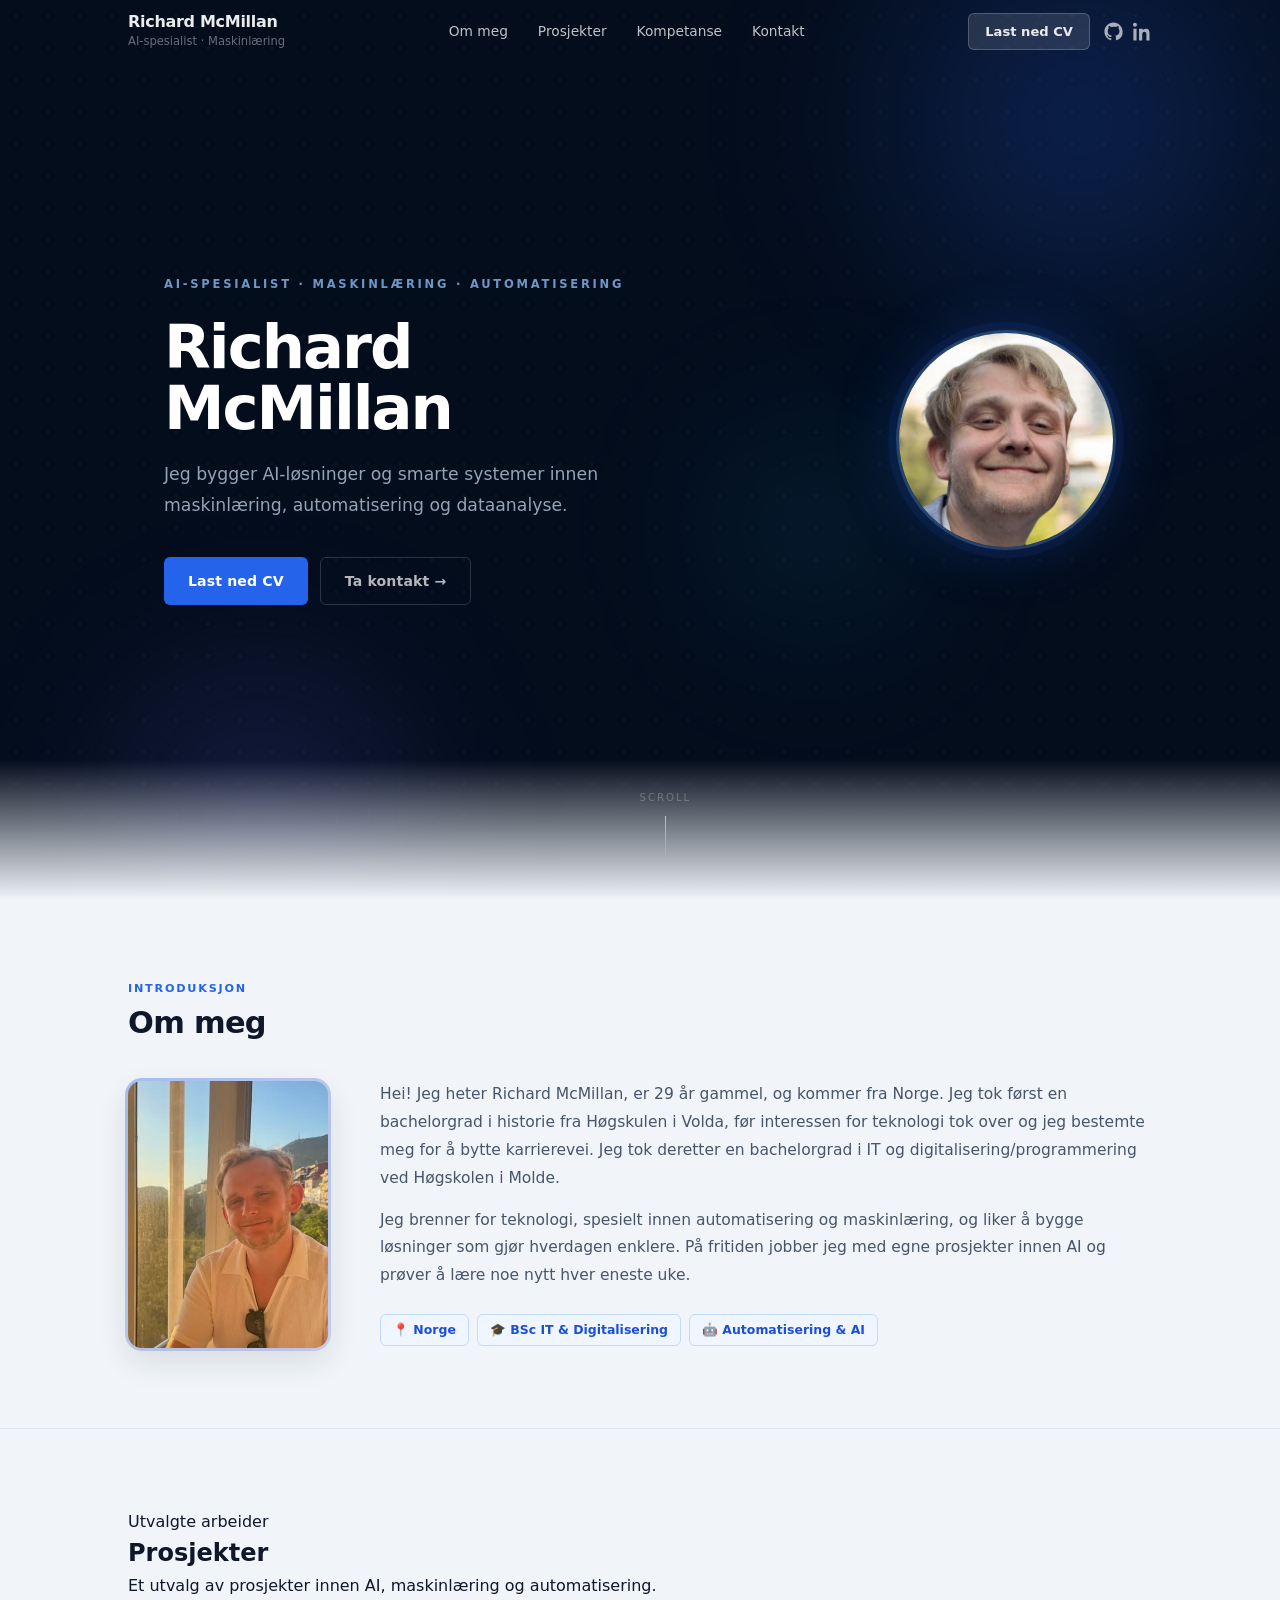
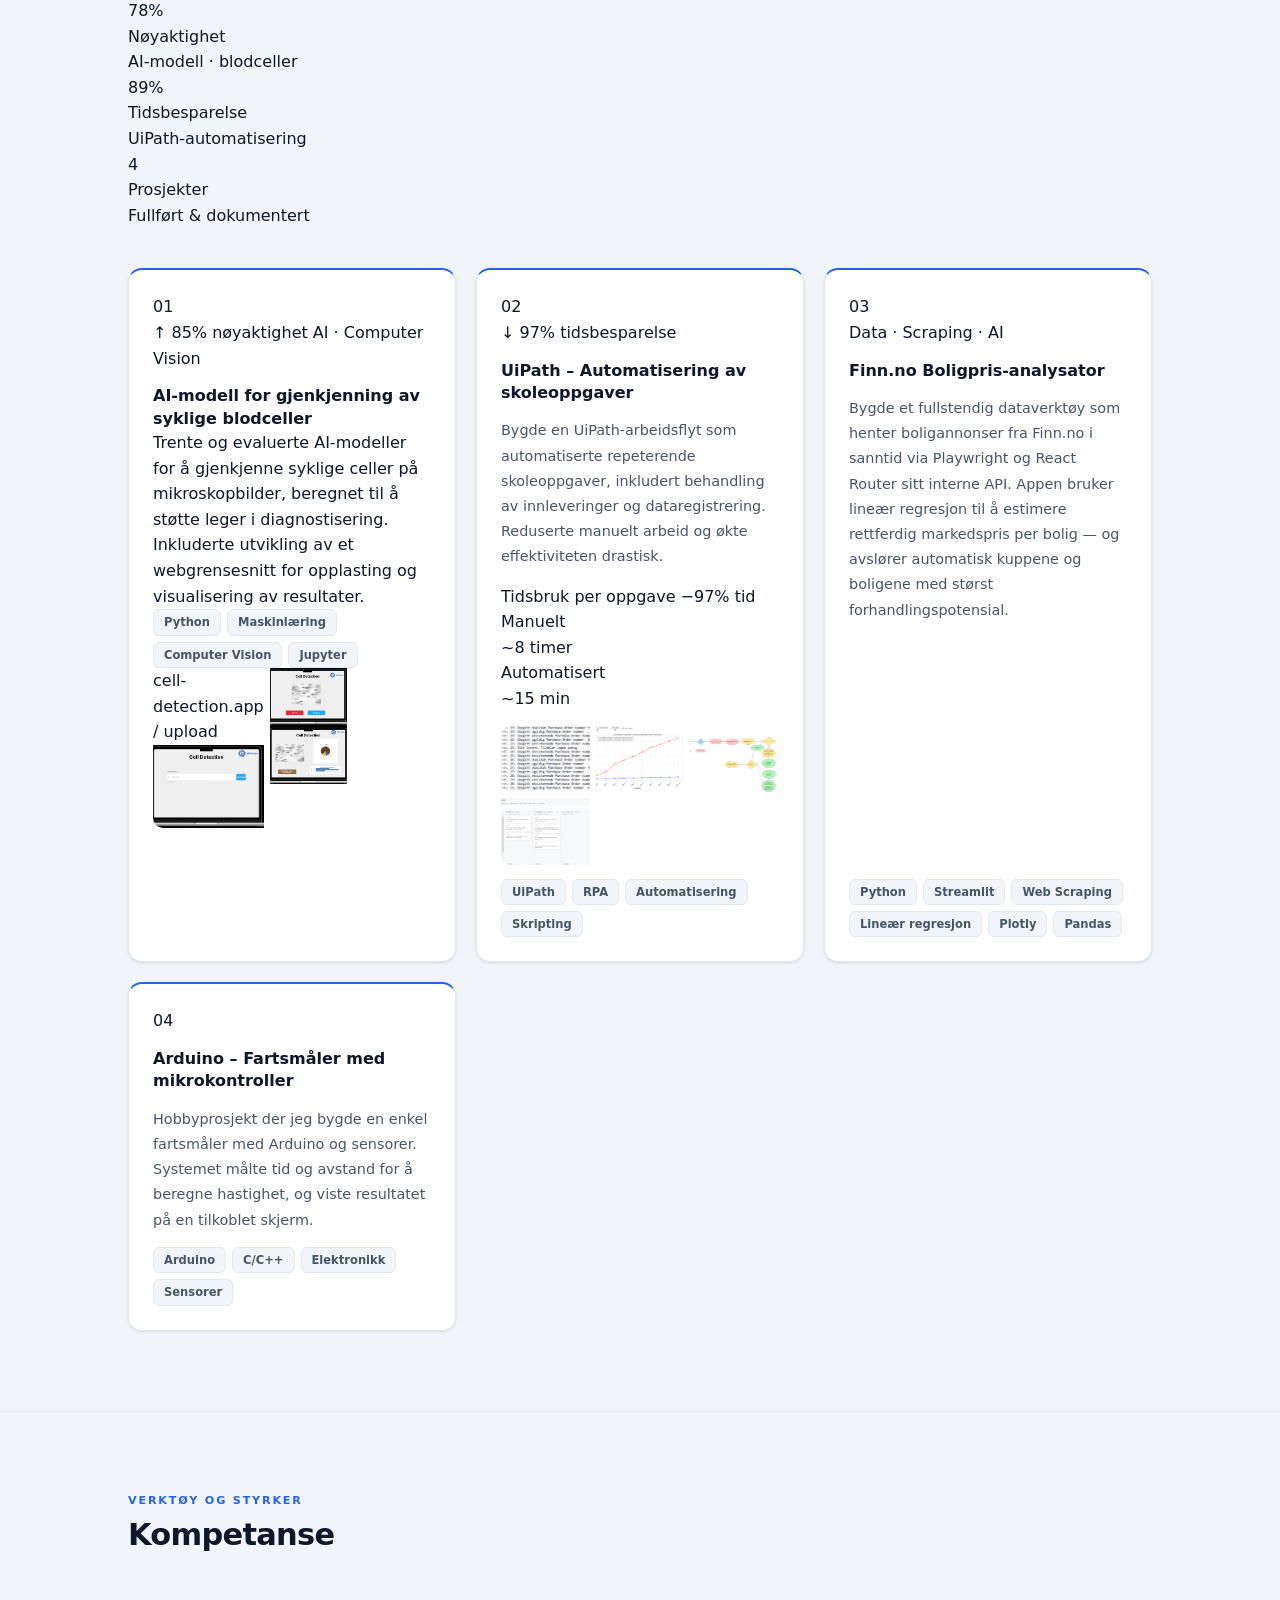
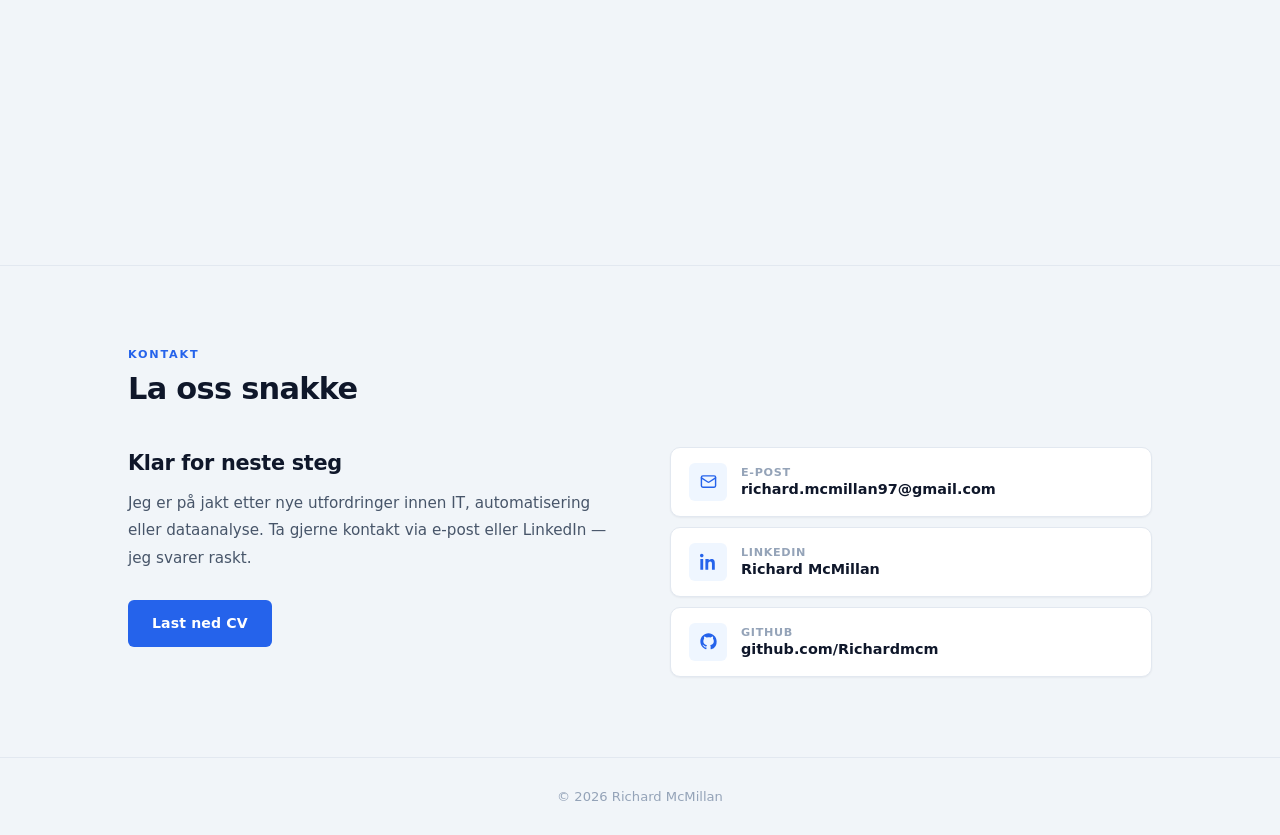
==== commit 417b4f0f: "Legg til Finn.no Boligpris-analysator som prosjekt 03 Oppdaterer prosjektteller fra 3 til 4 og legge" ====
--- a/index.html
+++ b/index.html
@@ -37,7 +37,7 @@
       </nav>
 
       <div class="header-right">
-        <a href="CV, Richard McMillan.pdf" class="cv-button" download>Last ned CV</a>
+        <a href="CV-improved.html" class="cv-button" target="_blank">Last ned CV</a>
         <div class="social-icons">
           <a href="https://github.com/Richardmcm" target="_blank" class="icon" aria-label="GitHub">
             <svg viewBox="0 0 24 24" fill="currentColor">
@@ -90,7 +90,7 @@
           maskinlæring, automatisering og dataanalyse.
         </p>
         <div class="hero-cta">
-          <a href="CV, Richard McMillan.pdf" class="btn btn-primary" download>Last ned CV</a>
+          <a href="CV-improved.html" class="btn btn-primary" target="_blank">Last ned CV</a>
           <a href="#contact" class="btn btn-ghost">Ta kontakt →</a>
         </div>
       </div>
@@ -149,18 +149,106 @@
     <!-- PROSJEKTER -->
     <section id="projects">
       <div class="container">
-        <div class="section-tag">Utvalgte arbeider</div>
-        <h2 class="section-heading">Prosjekter</h2>
+        <div class="proj-tag">Utvalgte arbeider</div>
+        <h2 class="proj-heading">Prosjekter</h2>
+        <p class="proj-intro">Et utvalg av prosjekter innen AI, maskinlæring og automatisering.</p>
+
+        <!-- Animated stat counters -->
+        <div class="stats-row">
+          <div class="stat-block">
+            <div class="stat-number" data-target="85" data-suffix="%">0%</div>
+            <div class="stat-label">Nøyaktighet</div>
+            <div class="stat-sublabel">AI-modell · blodceller</div>
+          </div>
+          <div class="stat-divider"></div>
+          <div class="stat-block">
+            <div class="stat-number" data-target="97" data-suffix="%">0%</div>
+            <div class="stat-label">Tidsbesparelse</div>
+            <div class="stat-sublabel">UiPath-automatisering</div>
+          </div>
+          <div class="stat-divider"></div>
+          <div class="stat-block">
+            <div class="stat-number" data-target="4" data-suffix="">0</div>
+            <div class="stat-label">Prosjekter</div>
+            <div class="stat-sublabel">Fullført &amp; dokumentert</div>
+          </div>
+        </div>
 
         <div class="projects-grid">
 
+          <!-- FEATURED: AI blood cell — most impressive AI project -->
+          <article class="project-card project-featured reveal-on-scroll">
+            <div class="proj-meta">
+              <span class="proj-num">01</span>
+              <div class="stat-pills">
+                <span class="stat-pill stat-green">↑ 85% nøyaktighet</span>
+                <span class="stat-pill stat-blue">AI · Computer Vision</span>
+              </div>
+            </div>
+            <div class="project-featured-body">
+              <div class="project-featured-text">
+                <h3>AI-modell for gjenkjenning av syklige blodceller</h3>
+                <p>
+                  Trente og evaluerte AI-modeller for å gjenkjenne syklige celler på mikroskopbilder,
+                  beregnet til å støtte leger i diagnostisering. Inkluderte utvikling av et
+                  webgrensesnitt for opplasting og visualisering av resultater.
+                </p>
+                <div class="project-tags">
+                  <span class="tag" style="--tc:#3776AB">Python</span>
+                  <span class="tag" style="--tc:#F97316">Maskinlæring</span>
+                  <span class="tag" style="--tc:#8B5CF6">Computer Vision</span>
+                  <span class="tag" style="--tc:#F37726">Jupyter</span>
+                </div>
+              </div>
+              <div class="project-gallery project-gallery--featured">
+                <!-- Main screenshot in a browser chrome -->
+                <div class="browser-mockup">
+                  <div class="browser-bar">
+                    <div class="browser-dots"><span></span><span></span><span></span></div>
+                    <div class="browser-url">cell-detection.app / upload</div>
+                  </div>
+                  <img src="sc1.png" alt="Opplastingsside" data-caption="Startside der ansatte kan laste opp ett eller flere blodcellebilder for analyse.">
+                </div>
+                <!-- Supporting thumbnails -->
+                <div class="gallery-thumbs">
+                  <img src="sc2.png" alt="Analyseresultater"       data-caption="Etter opplasting kan de starte kategorisering eller nullstille valgte bilder.">
+                  <img src="sc3.png" alt="Kategoriseringsresultat" data-caption="Resultatside som viser hvor syklige cellene er (kategori 1–3) som støtte i videre behandling.">
+                </div>
+              </div>
+            </div>
+          </article>
+
+          <!-- UiPath -->
           <article class="project-card reveal-on-scroll">
+            <div class="proj-meta">
+              <span class="proj-num">02</span>
+              <div class="stat-pills">
+                <span class="stat-pill stat-green">↓ 97% tidsbesparelse</span>
+              </div>
+            </div>
             <h3>UiPath – Automatisering av skoleoppgaver</h3>
             <p>
               Bygde en UiPath-arbeidsflyt som automatiserte repeterende skoleoppgaver,
               inkludert behandling av innleveringer og dataregistrering. Reduserte manuelt
-              arbeid og økte effektiviteten i prosessen.
+              arbeid og økte effektiviteten drastisk.
             </p>
+            <!-- Before / after time comparison -->
+            <div class="time-compare">
+              <div class="time-header">
+                <span class="time-title">Tidsbruk per oppgave</span>
+                <span class="time-saved-badge">−97% tid</span>
+              </div>
+              <div class="time-row">
+                <span class="time-name">Manuelt</span>
+                <div class="time-track"><div class="time-bar time-bar--manual" style="--w:100%"></div></div>
+                <span class="time-val">~8 timer</span>
+              </div>
+              <div class="time-row">
+                <span class="time-name">Automatisert</span>
+                <div class="time-track"><div class="time-bar time-bar--auto" style="--w:3%"></div></div>
+                <span class="time-val time-val--green">~15 min</span>
+              </div>
+            </div>
             <div class="project-gallery">
               <img src="logg-uipath.png"      alt="UiPath logg"    data-caption="Loggvisning som viser at den automatiserte arbeidsflyten har kjørt ferdig.">
               <img src="tid-spart-uipath.png" alt="Tidsbesparelse" data-caption="Oversikt over hvor mye tid som ble spart etter automatisering.">
@@ -168,44 +256,53 @@
               <img src="kaban.png"            alt="Kanban-tavle"   data-caption="Kanban-tavle brukt for å organisere og spore fremdriften.">
             </div>
             <div class="project-tags">
-              <span class="tag">UiPath</span>
-              <span class="tag">RPA</span>
-              <span class="tag">Automatisering</span>
-              <span class="tag">Skripting</span>
+              <span class="tag" style="--tc:#FF6600">UiPath</span>
+              <span class="tag" style="--tc:#2563EB">RPA</span>
+              <span class="tag" style="--tc:#10B981">Automatisering</span>
+              <span class="tag" style="--tc:#6366F1">Skripting</span>
             </div>
           </article>
 
+          <!-- Finn.no Boliganalyse -->
           <article class="project-card reveal-on-scroll">
-            <h3>AI-modell for gjenkjenning av syklige blodceller</h3>
+            <div class="proj-meta">
+              <span class="proj-num">03</span>
+              <div class="stat-pills">
+                <span class="stat-pill stat-blue">Data · Scraping · AI</span>
+              </div>
+            </div>
+            <h3>Finn.no Boligpris-analysator</h3>
             <p>
-              Trente og evaluerte AI-modeller for å gjenkjenne syklige celler på mikroskopbilder,
-              beregnet til å støtte leger i diagnostisering. Inkluderte utvikling av et
-              webgrensesnitt for opplasting og visualisering av resultater.
+              Bygde et fullstendig dataverktøy som henter boligannonser fra Finn.no i sanntid via
+              Playwright og React Router sitt interne API. Appen bruker lineær regresjon til å estimere
+              rettferdig markedspris per bolig — og avslører automatisk kuppene og boligene med
+              størst forhandlingspotensial.
             </p>
-            <div class="project-gallery">
-              <img src="sc1.png" alt="Opplastingsside"         data-caption="Startside der ansatte kan laste opp ett eller flere blodcellebilder for analyse.">
-              <img src="sc2.png" alt="Analyseresultater"       data-caption="Etter opplasting kan de starte kategorisering eller nullstille valgte bilder.">
-              <img src="sc3.png" alt="Kategoriseringsresultat" data-caption="Resultatside som viser hvor syklige cellene er (kategori 1–3) som støtte i videre behandling.">
-            </div>
             <div class="project-tags">
-              <span class="tag">Python</span>
-              <span class="tag">Maskinlæring</span>
-              <span class="tag">Computer Vision</span>
-              <span class="tag">Jupyter</span>
+              <span class="tag" style="--tc:#3776AB">Python</span>
+              <span class="tag" style="--tc:#FF4B4B">Streamlit</span>
+              <span class="tag" style="--tc:#10B981">Web Scraping</span>
+              <span class="tag" style="--tc:#8B5CF6">Lineær regresjon</span>
+              <span class="tag" style="--tc:#F59E0B">Plotly</span>
+              <span class="tag" style="--tc:#06AED4">Pandas</span>
             </div>
           </article>
 
+          <!-- Arduino -->
           <article class="project-card reveal-on-scroll">
+            <div class="proj-meta">
+              <span class="proj-num">04</span>
+            </div>
             <h3>Arduino – Fartsmåler med mikrokontroller</h3>
             <p>
               Hobbyprosjekt der jeg bygde en enkel fartsmåler med Arduino og sensorer. Systemet
               målte tid og avstand for å beregne hastighet, og viste resultatet på en tilkoblet skjerm.
             </p>
             <div class="project-tags">
-              <span class="tag">Arduino</span>
-              <span class="tag">C/C++</span>
-              <span class="tag">Elektronikk</span>
-              <span class="tag">Sensorer</span>
+              <span class="tag" style="--tc:#00979D">Arduino</span>
+              <span class="tag" style="--tc:#659AD2">C/C++</span>
+              <span class="tag" style="--tc:#F59E0B">Elektronikk</span>
+              <span class="tag" style="--tc:#60A5FA">Sensorer</span>
             </div>
           </article>
 
@@ -250,7 +347,7 @@
               Jeg er på jakt etter nye utfordringer innen IT, automatisering eller dataanalyse.
               Ta gjerne kontakt via e-post eller LinkedIn — jeg svarer raskt.
             </p>
-            <a href="CV, Richard McMillan.pdf" class="btn btn-primary" download>Last ned CV</a>
+            <a href="CV-improved.html" class="btn btn-primary" target="_blank">Last ned CV</a>
           </div>
 
           <div class="contact-links">
@@ -372,6 +469,38 @@
       if (e.key === 'ArrowRight') showImg(idx + 1);
       if (e.key === 'ArrowLeft')  showImg(idx - 1);
     });
+
+    // ── Animated stat counters ──
+    const counterObs = new IntersectionObserver(entries => {
+      entries.forEach(e => {
+        if (!e.isIntersecting) return;
+        const el = e.target;
+        const target = +el.dataset.target;
+        const suffix = el.dataset.suffix || '';
+        const dur = 1600;
+        const start = performance.now();
+        const tick = now => {
+          const t = Math.min((now - start) / dur, 1);
+          const ease = 1 - Math.pow(1 - t, 3);
+          el.textContent = Math.round(ease * target) + suffix;
+          if (t < 1) requestAnimationFrame(tick);
+        };
+        requestAnimationFrame(tick);
+        counterObs.unobserve(el);
+      });
+    }, { threshold: 0.5 });
+    document.querySelectorAll('.stat-number[data-target]').forEach(el => counterObs.observe(el));
+
+    // ── Time bar animation ──
+    const barObs = new IntersectionObserver(entries => {
+      entries.forEach(e => {
+        if (e.isIntersecting) {
+          e.target.classList.add('bars-animate');
+          barObs.unobserve(e.target);
+        }
+      });
+    }, { threshold: 0.4 });
+    document.querySelectorAll('.time-compare').forEach(el => barObs.observe(el));
   </script>
 
 </body>
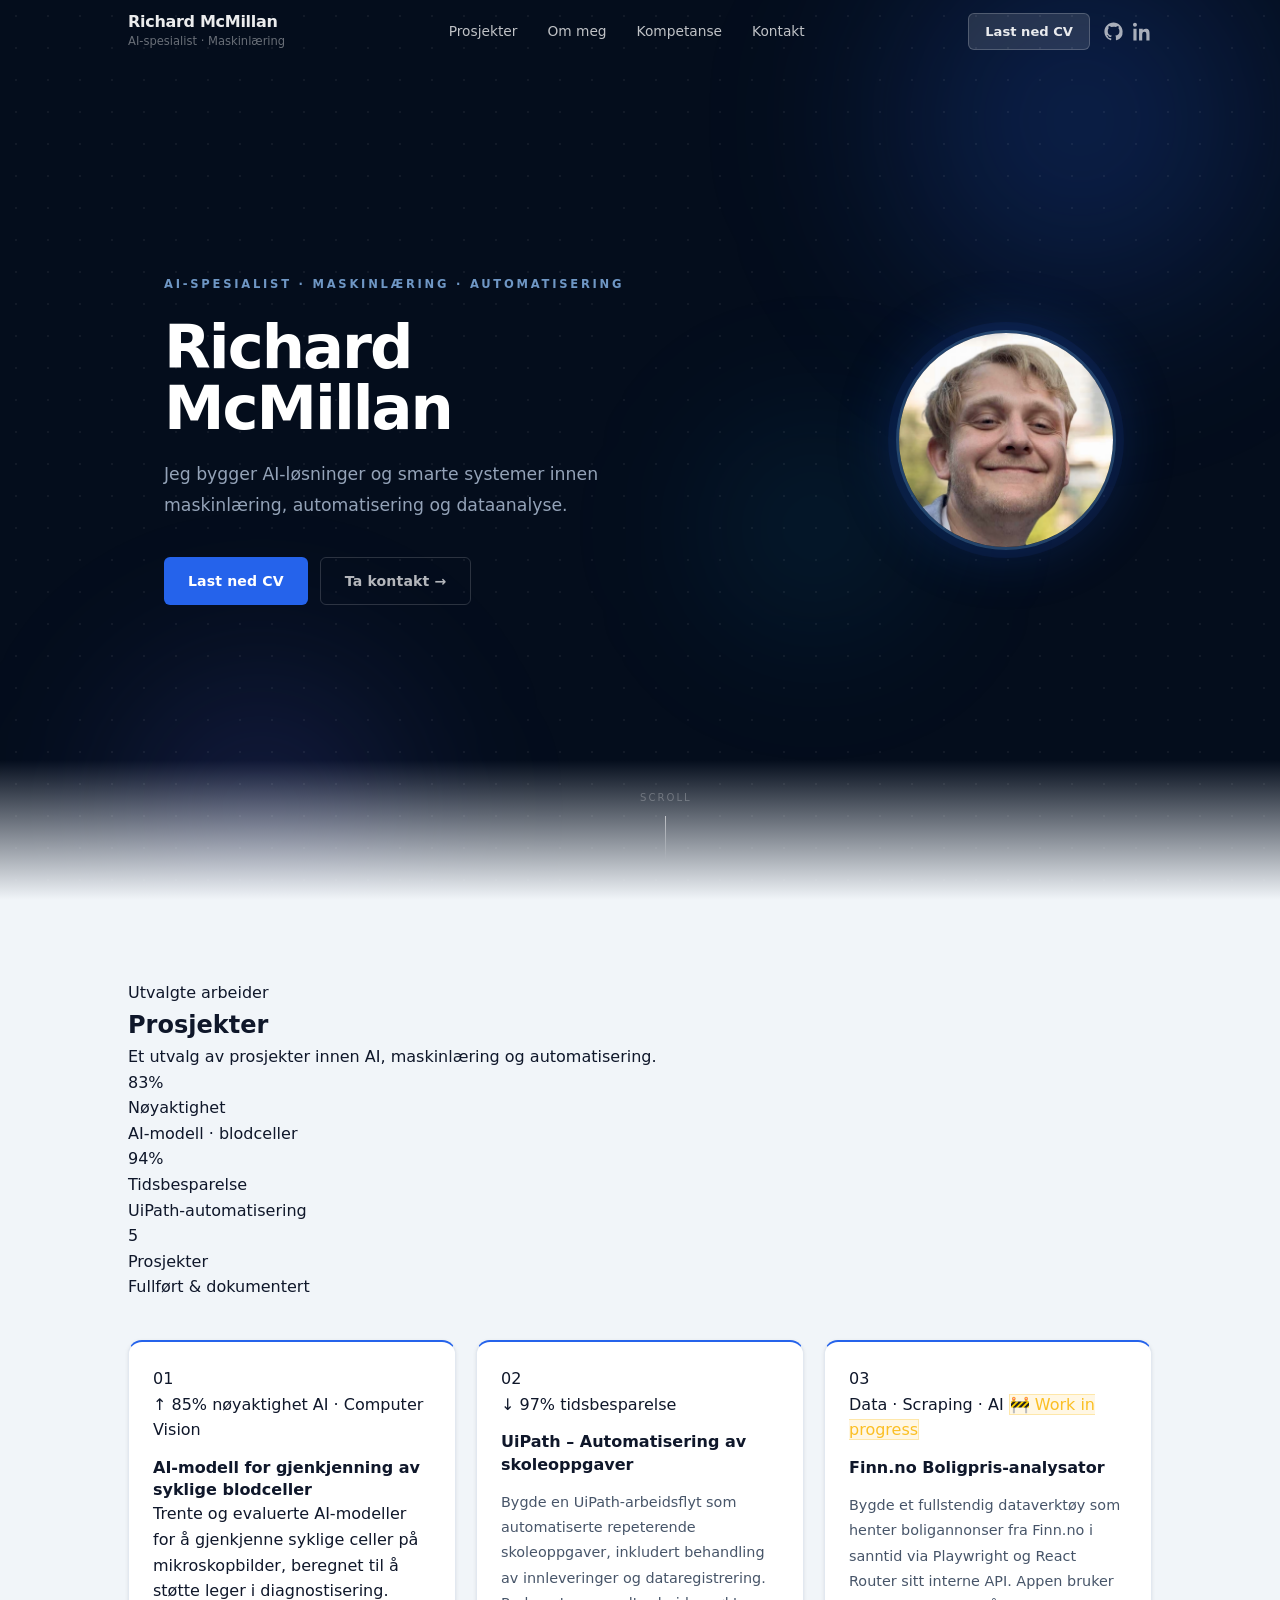
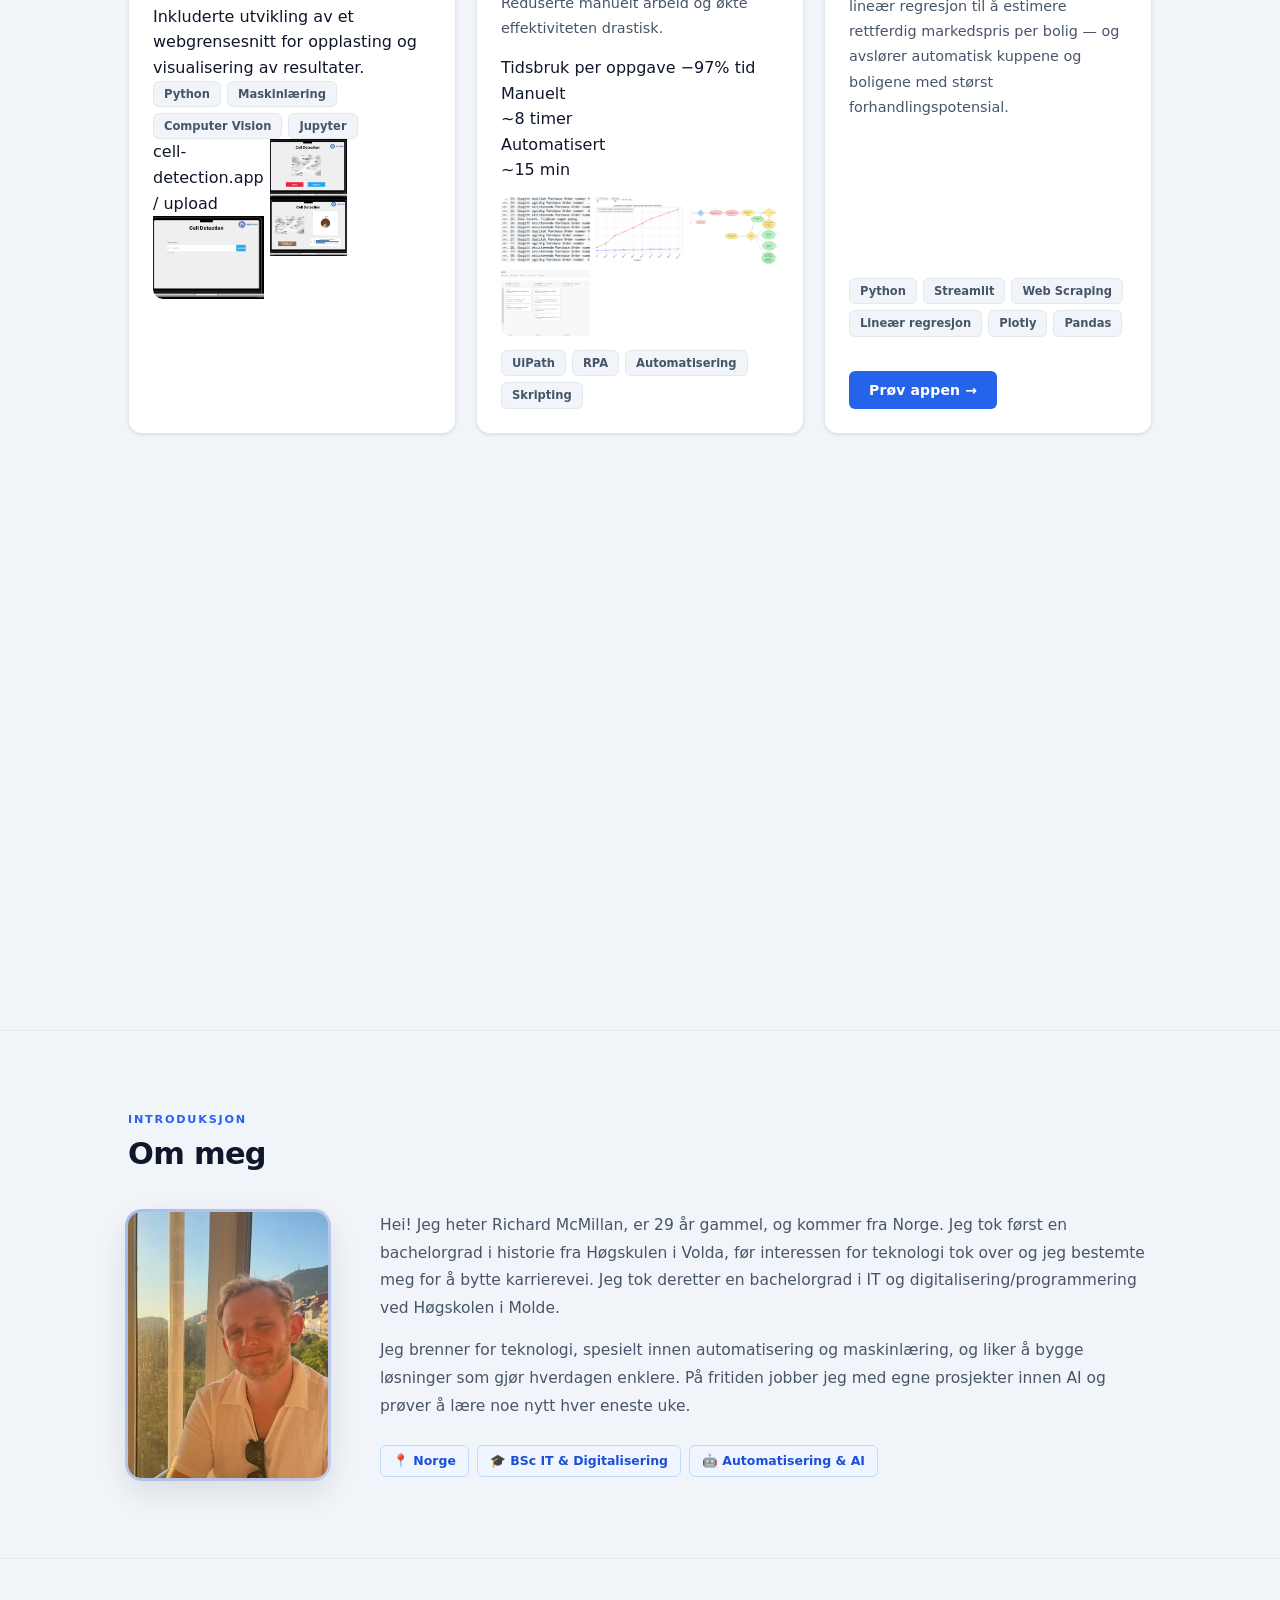
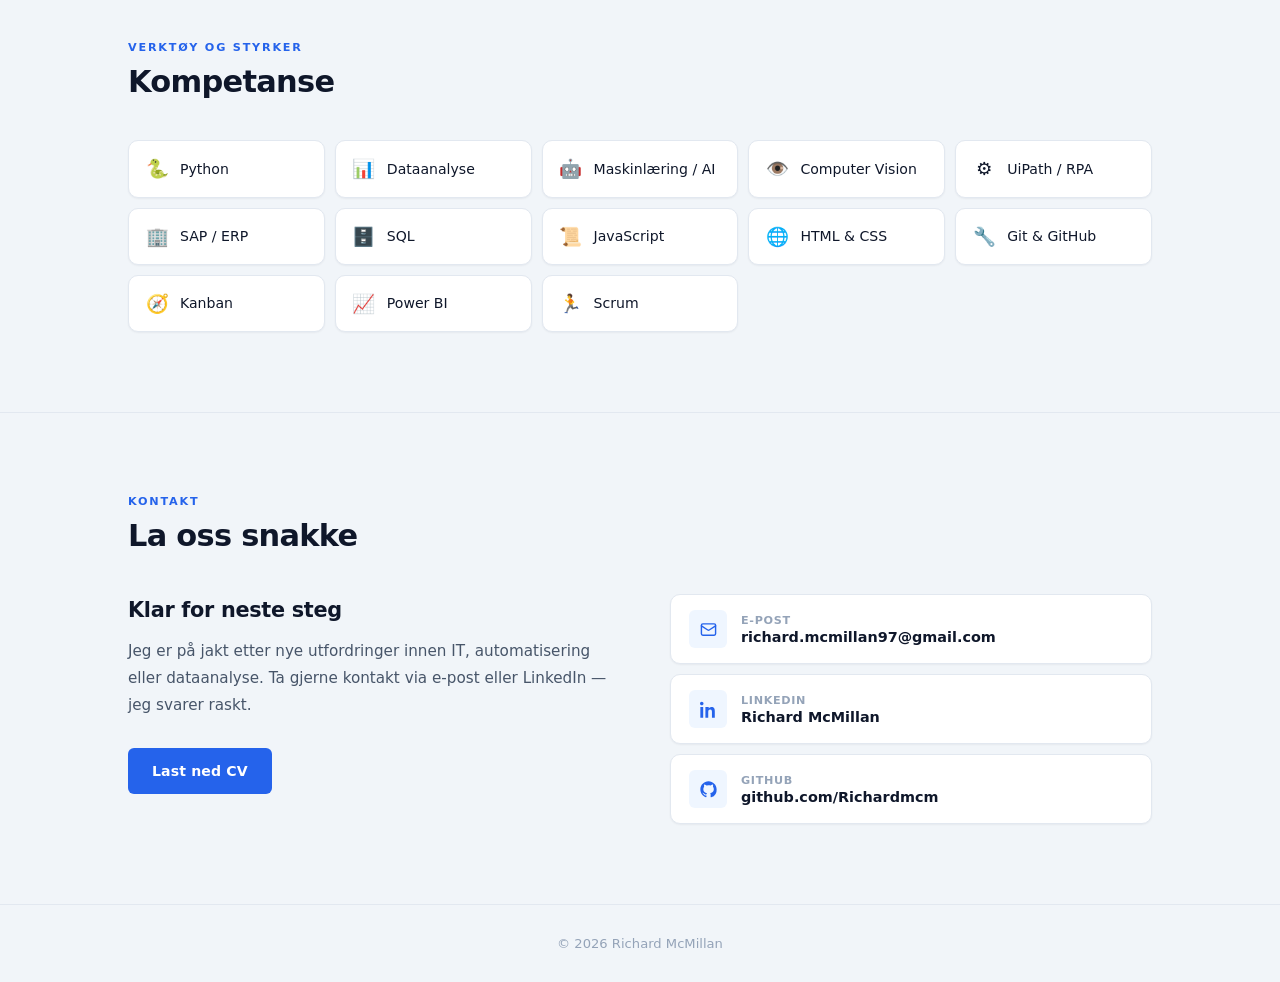
==== commit c3a2688d: "Add: treningsapp prosjektkort Legger til nytt prosjektkort for treningsloggeren på richardmcmillan.n" ====
--- a/index.html
+++ b/index.html
@@ -30,8 +30,8 @@
       </div>
 
       <nav class="main-nav">
+        <a href="#projects">Prosjekter</a>
         <a href="#about">Om meg</a>
-        <a href="#projects">Prosjekter</a>
         <a href="#skills">Kompetanse</a>
         <a href="#contact">Kontakt</a>
       </nav>
@@ -113,39 +113,6 @@
 
   <main>
 
-    <!-- OM MEG -->
-    <section id="about">
-      <div class="container">
-        <div class="section-tag">Introduksjon</div>
-        <h2 class="section-heading">Om meg</h2>
-
-        <div class="about-layout">
-          <div class="about-photo-wrap">
-            <img src="test.jpg" alt="Bilde av Richard McMillan" class="about-photo">
-          </div>
-
-          <div class="about-body">
-            <p>
-              Hei! Jeg heter Richard McMillan, er 29 år gammel, og kommer fra Norge.
-              Jeg tok først en bachelorgrad i historie fra Høgskulen i Volda,
-              før interessen for teknologi tok over og jeg bestemte meg for å bytte karrierevei.
-              Jeg tok deretter en bachelorgrad i IT og digitalisering/programmering ved Høgskolen i Molde.
-            </p>
-            <p>
-              Jeg brenner for teknologi, spesielt innen automatisering og maskinlæring, og liker å bygge
-              løsninger som gjør hverdagen enklere. På fritiden jobber jeg med egne prosjekter innen AI
-              og prøver å lære noe nytt hver eneste uke.
-            </p>
-            <div class="about-meta">
-              <span class="meta-chip">📍 Norge</span>
-              <span class="meta-chip">🎓 BSc IT &amp; Digitalisering</span>
-              <span class="meta-chip">🤖 Automatisering &amp; AI</span>
-            </div>
-          </div>
-        </div>
-      </div>
-    </section>
-
     <!-- PROSJEKTER -->
     <section id="projects">
       <div class="container">
@@ -168,7 +135,7 @@
           </div>
           <div class="stat-divider"></div>
           <div class="stat-block">
-            <div class="stat-number" data-target="4" data-suffix="">0</div>
+            <div class="stat-number" data-target="5" data-suffix="">0</div>
             <div class="stat-label">Prosjekter</div>
             <div class="stat-sublabel">Fullført &amp; dokumentert</div>
           </div>
@@ -269,6 +236,7 @@
               <span class="proj-num">03</span>
               <div class="stat-pills">
                 <span class="stat-pill stat-blue">Data · Scraping · AI</span>
+                <span class="stat-pill" style="background:rgba(251,191,36,0.12);color:#fbbf24;border:1px solid rgba(251,191,36,0.3)">🚧 Work in progress</span>
               </div>
             </div>
             <h3>Finn.no Boligpris-analysator</h3>
@@ -286,12 +254,69 @@
               <span class="tag" style="--tc:#F59E0B">Plotly</span>
               <span class="tag" style="--tc:#06AED4">Pandas</span>
             </div>
+            <div style="margin-top:1.25rem">
+              <a href="https://richardmcmillan.no/finn-bolig/" target="_blank" rel="noopener" class="btn btn-primary" style="font-size:0.875rem;padding:0.5rem 1.25rem">
+                Prøv appen →
+              </a>
+            </div>
+          </article>
+
+          <!-- Strikke-Oppskriftsgenerator -->
+          <article class="project-card reveal-on-scroll">
+            <div class="proj-meta">
+              <span class="proj-num">05</span>
+              <div class="stat-pills">
+                <span class="stat-pill stat-blue">Claude API · Generativ AI</span>
+                <span class="stat-pill" style="background:rgba(251,191,36,0.12);color:#fbbf24;border:1px solid rgba(251,191,36,0.3)">🚧 Work in progress</span>
+              </div>
+            </div>
+            <h3>Strikke-Oppskriftsgenerator</h3>
+            <p>
+              Interaktivt verktøy som genererer unike strikkemønstre algoritmisk — nordiske stjerner,
+              diamanter, chevron og mer — og bruker Claude AI til å produsere komplette norske
+              oppskrifter med materialliste, mål og steg-for-steg instruksjoner.
+            </p>
+            <div class="project-tags">
+              <span class="tag" style="--tc:#3776AB">Python</span>
+              <span class="tag" style="--tc:#FF4B4B">Streamlit</span>
+              <span class="tag" style="--tc:#10B981">Algoritmisk</span>
+              <span class="tag" style="--tc:#F59E0B">Matplotlib</span>
+            </div>
+            <div style="margin-top:1rem">
+              <a href="https://richardmcmillan.no/strikk/" target="_blank" rel="noopener" class="btn btn-primary" style="font-size:0.875rem;padding:0.5rem 1.25rem">
+                Prøv appen →
+              </a>
+            </div>
+          </article>
+
+          <!-- Treningsapp -->
+          <article class="project-card reveal-on-scroll">
+            <div class="proj-meta">
+              <span class="proj-num">04</span>
+            </div>
+            <h3>Treningslogger & Progresjonssporer</h3>
+            <p>
+              Fullverdig treningsapp bygget med vanilla JS. Logger styrke- og kondisjonsøkter,
+              viser ukessammendrag, styrkeprogresjonsgrafer, øvelsesbibliotek med PR-sporing,
+              heatmap-kalender og regelbaserte treningsinnsikter.
+            </p>
+            <div class="project-tags">
+              <span class="tag" style="--tc:#F7DF1E">JavaScript</span>
+              <span class="tag" style="--tc:#7fd7ff">Chart.js</span>
+              <span class="tag" style="--tc:#10B981">CSS</span>
+              <span class="tag" style="--tc:#8B5CF6">localStorage</span>
+            </div>
+            <div style="margin-top:1rem">
+              <a href="https://richardmcmillan.no/trening/" target="_blank" rel="noopener" class="btn btn-primary" style="font-size:0.875rem;padding:0.5rem 1.25rem">
+                Prøv appen →
+              </a>
+            </div>
           </article>
 
           <!-- Arduino -->
           <article class="project-card reveal-on-scroll">
             <div class="proj-meta">
-              <span class="proj-num">04</span>
+              <span class="proj-num">05</span>
             </div>
             <h3>Arduino – Fartsmåler med mikrokontroller</h3>
             <p>
@@ -306,6 +331,39 @@
             </div>
           </article>
 
+        </div>
+      </div>
+    </section>
+
+    <!-- OM MEG -->
+    <section id="about">
+      <div class="container">
+        <div class="section-tag">Introduksjon</div>
+        <h2 class="section-heading">Om meg</h2>
+
+        <div class="about-layout">
+          <div class="about-photo-wrap">
+            <img src="test.jpg" alt="Bilde av Richard McMillan" class="about-photo">
+          </div>
+
+          <div class="about-body">
+            <p>
+              Hei! Jeg heter Richard McMillan, er 29 år gammel, og kommer fra Norge.
+              Jeg tok først en bachelorgrad i historie fra Høgskulen i Volda,
+              før interessen for teknologi tok over og jeg bestemte meg for å bytte karrierevei.
+              Jeg tok deretter en bachelorgrad i IT og digitalisering/programmering ved Høgskolen i Molde.
+            </p>
+            <p>
+              Jeg brenner for teknologi, spesielt innen automatisering og maskinlæring, og liker å bygge
+              løsninger som gjør hverdagen enklere. På fritiden jobber jeg med egne prosjekter innen AI
+              og prøver å lære noe nytt hver eneste uke.
+            </p>
+            <div class="about-meta">
+              <span class="meta-chip">📍 Norge</span>
+              <span class="meta-chip">🎓 BSc IT &amp; Digitalisering</span>
+              <span class="meta-chip">🤖 Automatisering &amp; AI</span>
+            </div>
+          </div>
         </div>
       </div>
     </section>
